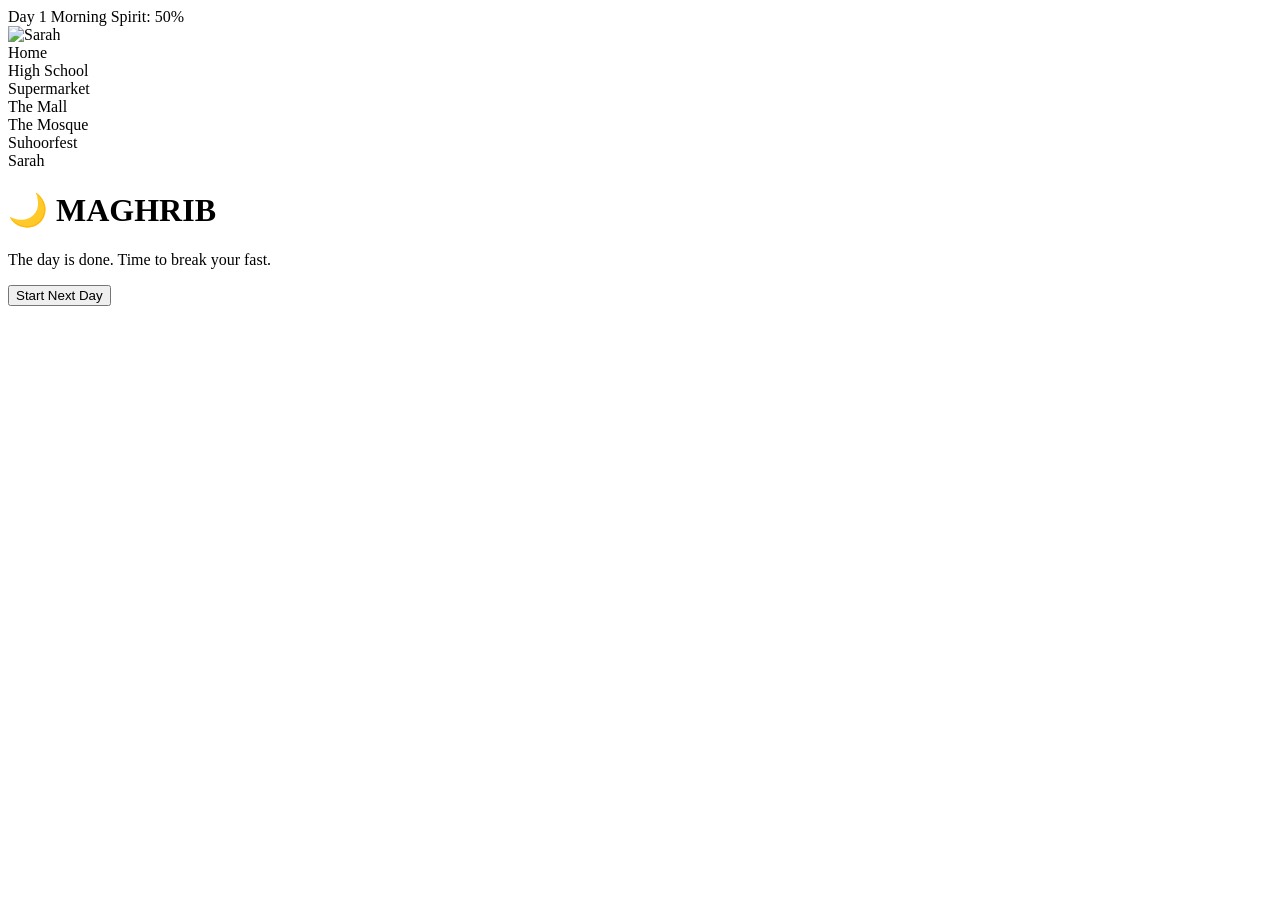
==== index.html @ f165b9d5 "Add initial HTML structure for the game" ====
<!DOCTYPE html>
<html lang="en">
<head>
    <meta charset="UTF-8">
    <title>Sarah's 30-Day Journey</title>
    <link rel="stylesheet" href="style.css">
</head>
<body>
    <div id="game-container">
        <div id="status-bar">
            <span id="day-display">Day 1</span>
            <span id="time-display">Morning</span>
            <span id="spirit-display">Spirit: 50%</span>
        </div>

        <div id="scene-bg"></div>
        <div id="bg-overlay"></div>
        
        <img id="sarah-sprite" src="https://files.fm/u/4j73c58grv" alt="Sarah">

        <div id="map-ui">
            <div class="loc-btn" onclick="goTo('house')">Home</div>
            <div class="loc-btn" onclick="goTo('school')">High School</div>
            <div class="loc-btn" onclick="goTo('supermarket')">Supermarket</div>
            <div class="loc-btn" onclick="goTo('mall')">The Mall</div>
            <div class="loc-btn" onclick="goTo('mosque')">The Mosque</div>
            <div class="loc-btn" onclick="goTo('suhoorfest')">Suhoorfest</div>
        </div>

        <div id="dialogue-container">
            <div id="speaker-name">Sarah</div>
            <div id="dialogue-text"></div>
            <div id="choices-box"></div>
        </div>

        <div id="iftar-overlay">
            <h1 class="iftar-title">🌙 MAGHRIB</h1>
            <p id="iftar-msg">The day is done. Time to break your fast.</p>
            <button class="choice-btn" onclick="nextDay()">Start Next Day</button>
        </div>
    </div>
    <script src="script.js"></script>
</body>
</html>
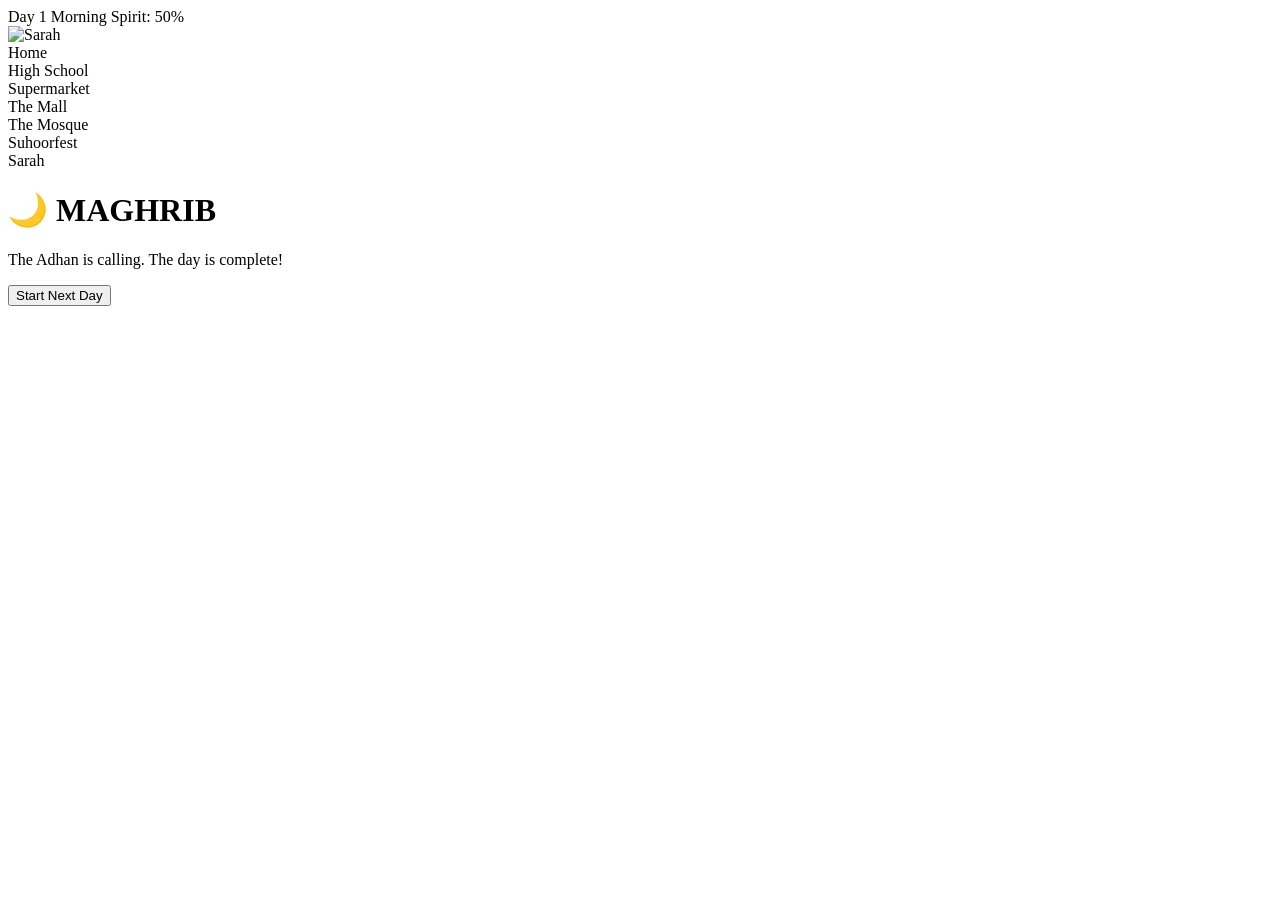
==== commit fd258622: "Update title and content for Ramadan theme" ====
--- a/index.html
+++ b/index.html
@@ -2,7 +2,7 @@
 <html lang="en">
 <head>
     <meta charset="UTF-8">
-    <title>Sarah's 30-Day Journey</title>
+    <title>Sarah's 30-Day Ramadan Journey</title>
     <link rel="stylesheet" href="style.css">
 </head>
 <body>
@@ -16,7 +16,7 @@
         <div id="scene-bg"></div>
         <div id="bg-overlay"></div>
         
-        <img id="sarah-sprite" src="https://files.fm/u/4j73c58grv" alt="Sarah">
+        <img id="sarah-sprite" src="https://openclipart.org/image/400px/217117" alt="Sarah">
 
         <div id="map-ui">
             <div class="loc-btn" onclick="goTo('house')">Home</div>
@@ -35,7 +35,7 @@
 
         <div id="iftar-overlay">
             <h1 class="iftar-title">🌙 MAGHRIB</h1>
-            <p id="iftar-msg">The day is done. Time to break your fast.</p>
+            <p id="iftar-msg">The Adhan is calling. The day is complete!</p>
             <button class="choice-btn" onclick="nextDay()">Start Next Day</button>
         </div>
     </div>
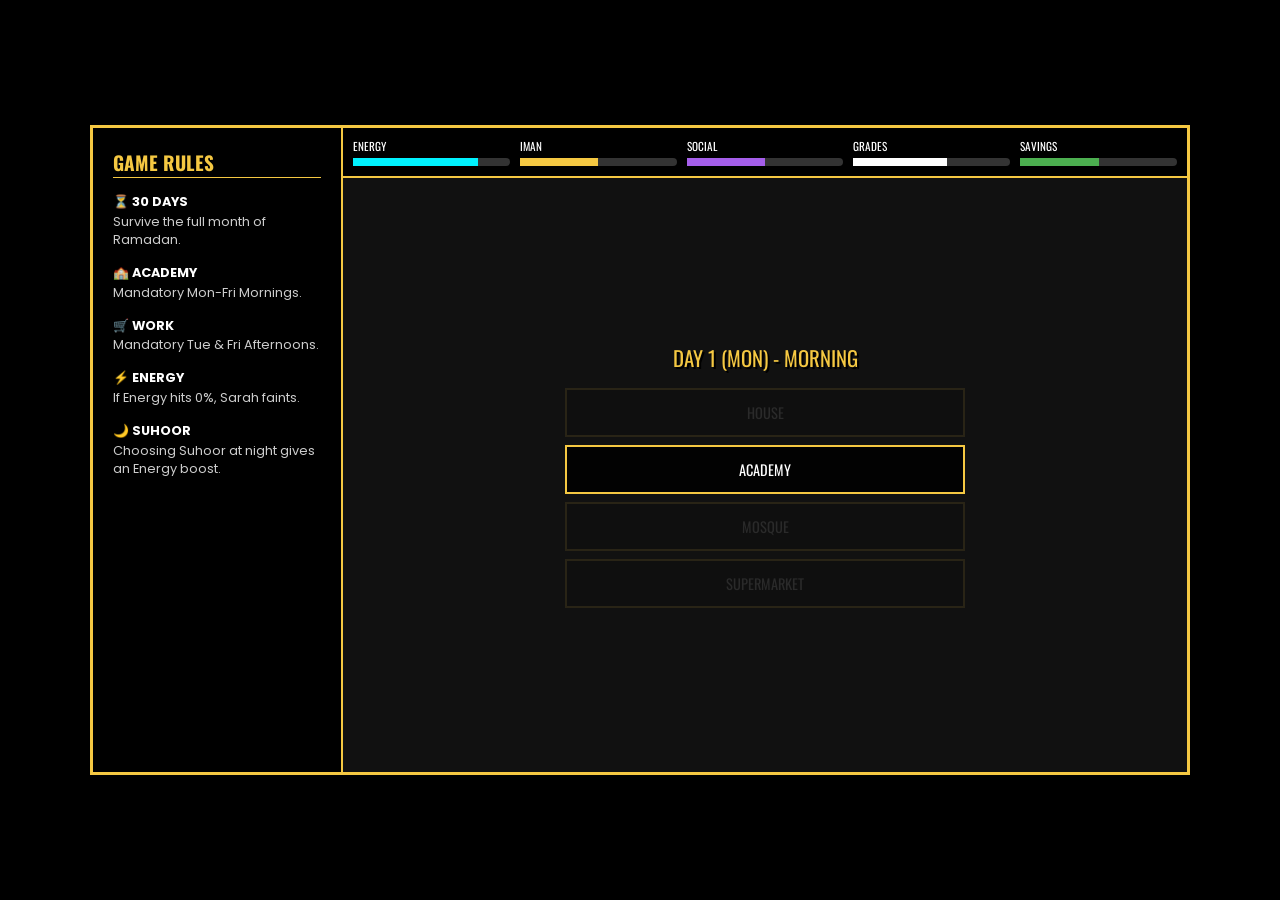
==== commit 462ebaad: "Refactor HTML structure and update styles" ====
--- a/index.html
+++ b/index.html
@@ -2,43 +2,178 @@
 <html lang="en">
 <head>
     <meta charset="UTF-8">
-    <title>Sarah's 30-Day Ramadan Journey</title>
-    <link rel="stylesheet" href="style.css">
+    <meta name="viewport" content="width=device-width, initial-scale=1.0">
+    <title>Ramadan Sarah</title>
+    <style>
+        @import url('https://fonts.googleapis.com/css2?family=Oswald:wght@700&family=Poppins:wght@400;600&display=swap');
+        :root { --gold: #f5c842; --bolt: #00f2ff; --green: #4caf50; }
+        * { margin:0; padding:0; box-sizing:border-box; }
+        body { background: #000; font-family: 'Poppins', sans-serif; height: 100vh; display: flex; align-items: center; justify-content: center; overflow: hidden; }
+        
+        #game-container { width: 1100px; height: 650px; background: #111; border: 3px solid var(--gold); position: relative; display: flex; }
+        
+        #rules-sidebar { width: 250px; background: #000; border-right: 2px solid var(--gold); padding: 20px; z-index: 20; }
+        #rules-sidebar h2 { font-family: 'Oswald'; color: var(--gold); font-size: 1.2rem; margin-bottom: 15px; border-bottom: 1px solid var(--gold); }
+        .rule-box { font-size: 0.8rem; color: #ccc; line-height: 1.4; margin-bottom: 15px; }
+        .rule-box b { color: #fff; display: block; margin-bottom: 2px; }
+
+        #main-game { flex-grow: 1; display: flex; flex-direction: column; position: relative; }
+        
+        #stat-bar { background: #000; display: flex; padding: 10px; border-bottom: 2px solid var(--gold); gap: 10px; }
+        .stat-item { flex: 1; font-family: 'Oswald'; font-size: 0.7rem; color: #fff; }
+        .bar-bg { width: 100%; height: 8px; background: #333; margin-top: 4px; border-radius: 4px; }
+        .bar-fill { height: 100%; transition: 0.5s; width: 50%; }
+
+        #view-area { flex-grow: 1; position: relative; display: flex; align-items: center; justify-content: center; }
+        #scene-bg { position: absolute; inset: 0; background-size: cover; background-position: center; filter: brightness(0.3); z-index: 1; transition: 0.8s; }
+        
+        #game-ui { position: relative; z-index: 10; width: 400px; text-align: center; }
+        #status-text { font-family: 'Oswald'; font-size: 1.3rem; color: var(--gold); margin-bottom: 15px; text-shadow: 2px 2px #000; }
+
+        .btn-stack { display: flex; flex-direction: column; gap: 8px; }
+        .game-btn { background: rgba(0,0,0,0.9); color: #fff; border: 2px solid var(--gold); padding: 12px; font-family: 'Oswald'; cursor: pointer; text-transform: uppercase; font-size: 0.9rem; width: 100%; }
+        .game-btn:hover:not(.disabled) { background: var(--gold); color: #000; }
+        .game-btn.disabled { opacity: 0.1; cursor: default; }
+
+        #dialogue-box { background: #fff; color: #000; padding: 20px; border: 4px solid var(--gold); border-radius: 4px; display: none; }
+        #diag-msg { font-weight: 600; font-size: 1rem; margin-bottom: 15px; color: #111; }
+    </style>
 </head>
 <body>
-    <div id="game-container">
-        <div id="status-bar">
-            <span id="day-display">Day 1</span>
-            <span id="time-display">Morning</span>
-            <span id="spirit-display">Spirit: 50%</span>
+
+<div id="game-container">
+    <div id="rules-sidebar">
+        <h2>GAME RULES</h2>
+        <div class="rule-box"><b>⏳ 30 DAYS</b> Survive the full month of Ramadan.</div>
+        <div class="rule-box"><b>🏫 ACADEMY</b> Mandatory Mon-Fri Mornings.</div>
+        <div class="rule-box"><b>🛒 WORK</b> Mandatory Tue & Fri Afternoons.</div>
+        <div class="rule-box"><b>⚡ ENERGY</b> If Energy hits 0%, Sarah faints.</div>
+        <div class="rule-box"><b>🌙 SUHOOR</b> Choosing Suhoor at night gives an Energy boost.</div>
+    </div>
+
+    <div id="main-game">
+        <div id="stat-bar">
+            <div class="stat-item">ENERGY <div class="bar-bg"><div id="e-bar" class="bar-fill" style="background:var(--bolt)"></div></div></div>
+            <div class="stat-item">IMAN <div class="bar-bg"><div id="i-bar" class="bar-fill" style="background:var(--gold)"></div></div></div>
+            <div class="stat-item">SOCIAL <div class="bar-bg"><div id="s-bar" class="bar-fill" style="background:#a55eea"></div></div></div>
+            <div class="stat-item">GRADES <div class="bar-bg"><div id="g-bar" class="bar-fill" style="background:#fff"></div></div></div>
+            <div class="stat-item">SAVINGS <div class="bar-bg"><div id="m-bar" class="bar-fill" style="background:var(--green)"></div></div></div>
         </div>
 
-        <div id="scene-bg"></div>
-        <div id="bg-overlay"></div>
-        
-        <img id="sarah-sprite" src="https://openclipart.org/image/400px/217117" alt="Sarah">
-
-        <div id="map-ui">
-            <div class="loc-btn" onclick="goTo('house')">Home</div>
-            <div class="loc-btn" onclick="goTo('school')">High School</div>
-            <div class="loc-btn" onclick="goTo('supermarket')">Supermarket</div>
-            <div class="loc-btn" onclick="goTo('mall')">The Mall</div>
-            <div class="loc-btn" onclick="goTo('mosque')">The Mosque</div>
-            <div class="loc-btn" onclick="goTo('suhoorfest')">Suhoorfest</div>
-        </div>
-
-        <div id="dialogue-container">
-            <div id="speaker-name">Sarah</div>
-            <div id="dialogue-text"></div>
-            <div id="choices-box"></div>
-        </div>
-
-        <div id="iftar-overlay">
-            <h1 class="iftar-title">🌙 MAGHRIB</h1>
-            <p id="iftar-msg">The Adhan is calling. The day is complete!</p>
-            <button class="choice-btn" onclick="nextDay()">Start Next Day</button>
+        <div id="view-area">
+            <div id="scene-bg"></div>
+            <div id="game-ui">
+                <div id="status-text">DAY 01 (MON) - MORNING</div>
+                <div id="map-ui" class="btn-stack">
+                    <button class="game-btn" id="btn-HOME" onclick="goTo('HOME')">HOUSE</button>
+                    <button class="game-btn" id="btn-SCHOOL" onclick="goTo('SCHOOL')">ACADEMY</button>
+                    <button class="game-btn" id="btn-MOSQUE" onclick="goTo('MOSQUE')">MOSQUE</button>
+                    <button class="game-btn" id="btn-MARKET" onclick="goTo('MARKET')">SUPERMARKET</button>
+                </div>
+                <div id="dialogue-box">
+                    <p id="diag-msg">What will you do?</p>
+                    <div class="btn-stack" id="choices"></div>
+                </div>
+            </div>
         </div>
     </div>
-    <script src="script.js"></script>
+</div>
+
+<script>
+const imgs = {
+    HOME: "https://i.pinimg.com/1200x/ab/28/4c/ab284c12a0c9e4bd5b514458f519ec75.jpg",
+    SCHOOL: "https://i.pinimg.com/1200x/0b/91/f2/0b91f2f4370cf26f23e44efe7136195c.jpg",
+    MOSQUE: "https://i.pinimg.com/736x/10/23/db/1023dbabf8efd1d838455991909ec75c.jpg",
+    MARKET: "https://i.pinimg.com/736x/4f/c8/33/4fc833a1610d8d04b1d2c7b755f18c12.jpg"
+};
+
+let s = { day: 1, dIdx: 0, tIdx: 0, e: 80, i: 50, soc: 50, g: 60, m: 50 };
+const week = ["MON", "TUE", "WED", "THU", "FRI", "SAT", "SUN"];
+const times = ["MORNING", "AFTERNOON", "EVENING"];
+
+function updateUI() {
+    document.getElementById('status-text').innerText = `DAY ${s.day} (${week[s.dIdx]}) - ${times[s.tIdx]}`;
+    document.getElementById('e-bar').style.width = Math.min(100, Math.max(0, s.e)) + "%";
+    document.getElementById('i-bar').style.width = Math.min(100, s.i) + "%";
+    document.getElementById('s-bar').style.width = Math.min(100, s.soc) + "%";
+    document.getElementById('g-bar').style.width = Math.min(100, s.g) + "%";
+    document.getElementById('m-bar').style.width = Math.min(100, s.m) + "%";
+
+    const isAM = s.tIdx === 0, isPM = s.tIdx === 1;
+    const isWork = (s.dIdx === 1 || s.dIdx === 4);
+    
+    ["HOME", "SCHOOL", "MOSQUE", "MARKET"].forEach(l => {
+        const b = document.getElementById(`btn-${l}`);
+        if (!b) return;
+        b.classList.remove('disabled');
+        if (s.dIdx < 5 && isAM && l !== "SCHOOL") b.classList.add('disabled');
+        if (isWork && isPM && l !== "MARKET") b.classList.add('disabled');
+    });
+}
+
+function goTo(loc) {
+    s.loc = loc;
+    document.getElementById('map-ui').style.display = 'none';
+    document.getElementById('dialogue-box').style.display = 'block';
+    document.getElementById('scene-bg').style.backgroundImage = `url('${imgs[loc]}')`;
+    
+    const msg = document.getElementById('diag-msg');
+    const ch = document.getElementById('choices');
+    ch.innerHTML = "";
+
+    if (loc === "MOSQUE") {
+        msg.innerText = "The atmosphere is peaceful. How do you want to spend your time?";
+        addChoice("Pray & Recite (+15 Iman, -10 Energy)", () => { s.i += 15; s.e -= 10; next(); });
+        addChoice("Listen to a Talk (+10 Iman, -5 Energy)", () => { s.i += 10; s.e -= 5; next(); });
+    } else if (loc === "SCHOOL") {
+        msg.innerText = "Class is in session.";
+        addChoice("Study Hard (+10 Grades, -15 Energy)", () => { s.g += 10; s.e -= 15; next(); });
+        addChoice("Rest (+5 Energy)", () => { s.e += 5; next(); });
+    } else if (loc === "MARKET" && s.tIdx === 1) {
+        msg.innerText = "Time to work.";
+        addChoice("Work Hard (+$40, -30 Energy)", () => { s.m += 40; s.e -= 30; next(); });
+        addChoice("Light Duty (+$15, -10 Energy)", () => { s.m += 15; s.e -= 10; next(); });
+    } else {
+        msg.innerText = `At the ${loc}. What is your focus?`;
+        addChoice("General Activities (-15 Energy)", () => { s.e -= 15; next(); });
+        addChoice("Rest (+10 Energy)", () => { s.e += 10; next(); });
+    }
+}
+
+function addChoice(t, f) {
+    const b = document.createElement('button');
+    b.className = "game-btn";
+    b.innerText = t;
+    b.onclick = f;
+    document.getElementById('choices').appendChild(b);
+}
+
+function next() {
+    if (s.tIdx < 2) {
+        s.tIdx++; 
+        document.getElementById('dialogue-box').style.display = 'none';
+        document.getElementById('map-ui').style.display = 'flex';
+        updateUI();
+    } else {
+        document.getElementById('map-ui').style.display = 'none';
+        document.getElementById('dialogue-box').style.display = 'block';
+        document.getElementById('diag-msg').innerText = "Night has fallen. Set alarm for Suhoor?";
+        const ch = document.getElementById('choices');
+        ch.innerHTML = "";
+        addChoice("Suhoor Prep (+25 Energy morning)", () => { s.e += 25; endDay(); });
+        addChoice("Sleep in (+5 Energy morning)", () => { s.e += 5; endDay(); });
+    }
+}
+
+function endDay() {
+    s.tIdx = 0; s.day++; s.dIdx = (s.dIdx + 1) % 7;
+    if (s.e <= 0) { alert("Sarah fainted! Penalty applied."); s.e = 30; s.m -= 10; s.g -= 5; }
+    document.getElementById('dialogue-box').style.display = 'none';
+    document.getElementById('map-ui').style.display = 'flex';
+    updateUI();
+}
+
+updateUI();
+</script>
 </body>
 </html>
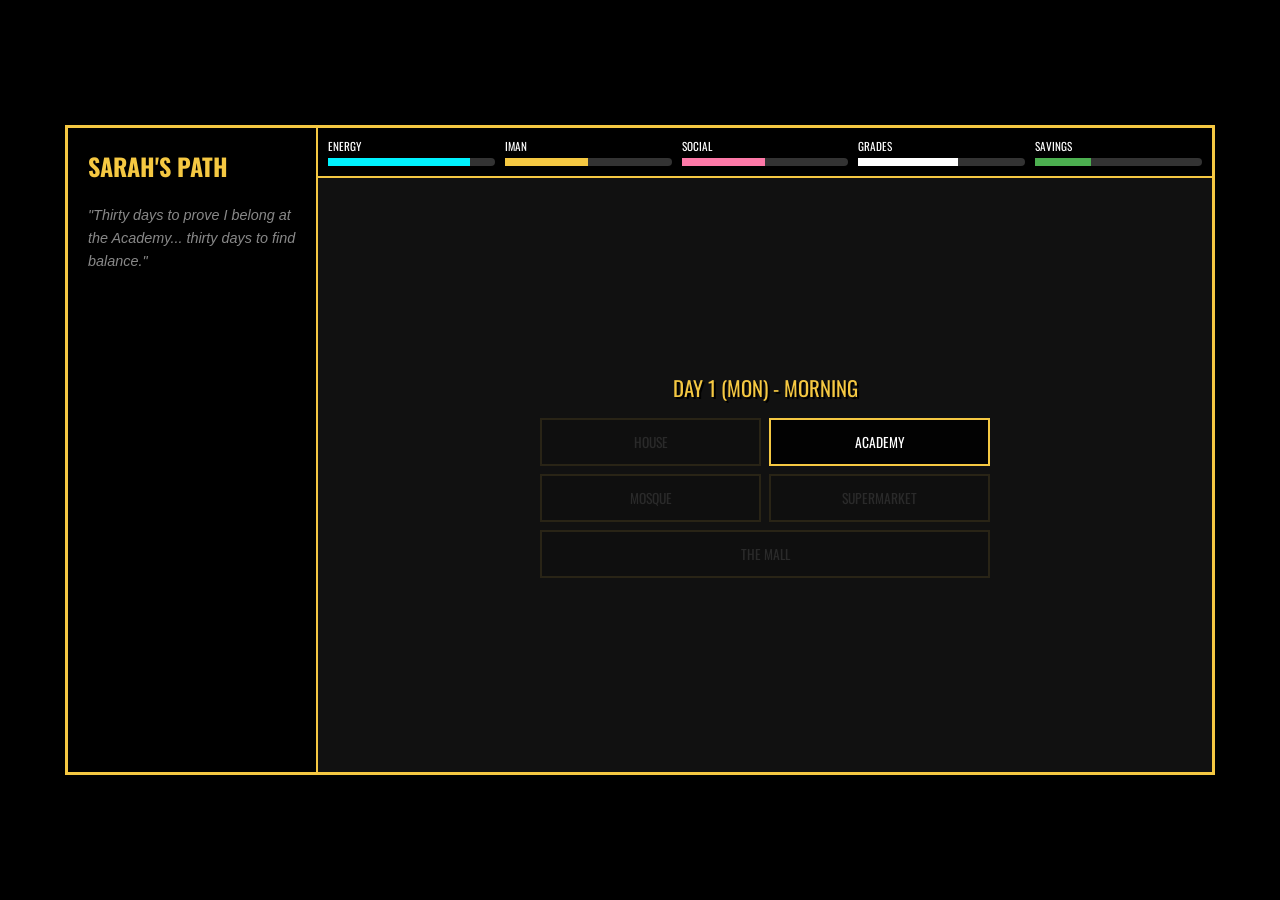
==== commit 7cf7b580: "Enhance styles and update game logic Added new color variables and adjusted styles for various eleme" ====
--- a/index.html
+++ b/index.html
@@ -6,56 +6,62 @@
     <title>Ramadan Sarah</title>
     <style>
         @import url('https://fonts.googleapis.com/css2?family=Oswald:wght@700&family=Poppins:wght@400;600&display=swap');
-        :root { --gold: #f5c842; --bolt: #00f2ff; --green: #4caf50; }
+        :root { --gold: #f5c842; --bolt: #00f2ff; --green: #4caf50; --red: #ff4d4d; --pink: #fd79a8; }
         * { margin:0; padding:0; box-sizing:border-box; }
         body { background: #000; font-family: 'Poppins', sans-serif; height: 100vh; display: flex; align-items: center; justify-content: center; overflow: hidden; }
         
-        #game-container { width: 1100px; height: 650px; background: #111; border: 3px solid var(--gold); position: relative; display: flex; }
-        
+        #game-container { width: 1150px; height: 650px; background: #111; border: 3px solid var(--gold); position: relative; display: flex; }
+        
+        /* Side Panel - Now just for flavor/status */
         #rules-sidebar { width: 250px; background: #000; border-right: 2px solid var(--gold); padding: 20px; z-index: 20; }
-        #rules-sidebar h2 { font-family: 'Oswald'; color: var(--gold); font-size: 1.2rem; margin-bottom: 15px; border-bottom: 1px solid var(--gold); }
-        .rule-box { font-size: 0.8rem; color: #ccc; line-height: 1.4; margin-bottom: 15px; }
-        .rule-box b { color: #fff; display: block; margin-bottom: 2px; }
+        #rules-sidebar h2 { font-family: 'Oswald'; color: var(--gold); font-size: 1.5rem; margin-bottom: 20px; }
+        .story-hint { color: #888; font-style: italic; font-size: 0.9rem; line-height: 1.6; }
 
         #main-game { flex-grow: 1; display: flex; flex-direction: column; position: relative; }
         
         #stat-bar { background: #000; display: flex; padding: 10px; border-bottom: 2px solid var(--gold); gap: 10px; }
         .stat-item { flex: 1; font-family: 'Oswald'; font-size: 0.7rem; color: #fff; }
         .bar-bg { width: 100%; height: 8px; background: #333; margin-top: 4px; border-radius: 4px; }
-        .bar-fill { height: 100%; transition: 0.5s; width: 50%; }
+        .bar-fill { height: 100%; transition: 0.5s; }
 
         #view-area { flex-grow: 1; position: relative; display: flex; align-items: center; justify-content: center; }
-        #scene-bg { position: absolute; inset: 0; background-size: cover; background-position: center; filter: brightness(0.3); z-index: 1; transition: 0.8s; }
-        
-        #game-ui { position: relative; z-index: 10; width: 400px; text-align: center; }
+        #scene-bg { position: absolute; inset: 0; background-size: cover; background-position: center; filter: brightness(0.2); z-index: 1; transition: 0.8s; }
+        
+        #game-ui { position: relative; z-index: 10; width: 450px; text-align: center; }
         #status-text { font-family: 'Oswald'; font-size: 1.3rem; color: var(--gold); margin-bottom: 15px; text-shadow: 2px 2px #000; }
 
-        .btn-stack { display: flex; flex-direction: column; gap: 8px; }
-        .game-btn { background: rgba(0,0,0,0.9); color: #fff; border: 2px solid var(--gold); padding: 12px; font-family: 'Oswald'; cursor: pointer; text-transform: uppercase; font-size: 0.9rem; width: 100%; }
+        .btn-grid { display: grid; grid-template-columns: 1fr 1fr; gap: 8px; }
+        .game-btn { background: rgba(0,0,0,0.9); color: #fff; border: 2px solid var(--gold); padding: 12px; font-family: 'Oswald'; cursor: pointer; text-transform: uppercase; font-size: 0.85rem; }
         .game-btn:hover:not(.disabled) { background: var(--gold); color: #000; }
         .game-btn.disabled { opacity: 0.1; cursor: default; }
-
-        #dialogue-box { background: #fff; color: #000; padding: 20px; border: 4px solid var(--gold); border-radius: 4px; display: none; }
-        #diag-msg { font-weight: 600; font-size: 1rem; margin-bottom: 15px; color: #111; }
+        .full-btn { grid-column: span 2; }
+
+        #dialogue-box { background: #fff; color: #000; padding: 25px; border: 4px solid var(--gold); border-radius: 4px; display: none; text-align: left; }
+        #diag-msg { font-weight: 600; font-size: 1.1rem; margin-bottom: 20px; color: #111; line-height: 1.4; }
+
+        #game-over { position: absolute; inset: 0; background: rgba(0,0,0,0.95); z-index: 1000; display: none; flex-direction: column; align-items: center; justify-content: center; text-align: center; }
+        #game-over h1 { font-family: 'Oswald'; font-size: 5rem; color: var(--red); }
     </style>
 </head>
 <body>
 
+<div id="game-over">
+    <h1 id="death-title">GAME OVER</h1>
+    <p id="death-msg" style="color: #fff; margin-top: 10px; font-family: 'Oswald'; font-size: 1.5rem;"></p>
+    <button class="game-btn" style="width: 250px; margin-top: 30px;" onclick="location.reload()">RESTART JOURNEY</button>
+</div>
+
 <div id="game-container">
     <div id="rules-sidebar">
-        <h2>GAME RULES</h2>
-        <div class="rule-box"><b>⏳ 30 DAYS</b> Survive the full month of Ramadan.</div>
-        <div class="rule-box"><b>🏫 ACADEMY</b> Mandatory Mon-Fri Mornings.</div>
-        <div class="rule-box"><b>🛒 WORK</b> Mandatory Tue & Fri Afternoons.</div>
-        <div class="rule-box"><b>⚡ ENERGY</b> If Energy hits 0%, Sarah faints.</div>
-        <div class="rule-box"><b>🌙 SUHOOR</b> Choosing Suhoor at night gives an Energy boost.</div>
+        <h2>SARAH'S PATH</h2>
+        <p class="story-hint">"Thirty days to prove I belong at the Academy... thirty days to find balance."</p>
     </div>
 
     <div id="main-game">
         <div id="stat-bar">
             <div class="stat-item">ENERGY <div class="bar-bg"><div id="e-bar" class="bar-fill" style="background:var(--bolt)"></div></div></div>
             <div class="stat-item">IMAN <div class="bar-bg"><div id="i-bar" class="bar-fill" style="background:var(--gold)"></div></div></div>
-            <div class="stat-item">SOCIAL <div class="bar-bg"><div id="s-bar" class="bar-fill" style="background:#a55eea"></div></div></div>
+            <div class="stat-item">SOCIAL <div class="bar-bg"><div id="s-bar" class="bar-fill" style="background:var(--pink)"></div></div></div>
             <div class="stat-item">GRADES <div class="bar-bg"><div id="g-bar" class="bar-fill" style="background:#fff"></div></div></div>
             <div class="stat-item">SAVINGS <div class="bar-bg"><div id="m-bar" class="bar-fill" style="background:var(--green)"></div></div></div>
         </div>
@@ -64,15 +70,16 @@
             <div id="scene-bg"></div>
             <div id="game-ui">
                 <div id="status-text">DAY 01 (MON) - MORNING</div>
-                <div id="map-ui" class="btn-stack">
+                <div id="map-ui" class="btn-grid">
                     <button class="game-btn" id="btn-HOME" onclick="goTo('HOME')">HOUSE</button>
                     <button class="game-btn" id="btn-SCHOOL" onclick="goTo('SCHOOL')">ACADEMY</button>
                     <button class="game-btn" id="btn-MOSQUE" onclick="goTo('MOSQUE')">MOSQUE</button>
                     <button class="game-btn" id="btn-MARKET" onclick="goTo('MARKET')">SUPERMARKET</button>
+                    <button class="game-btn full-btn" id="btn-MALL" onclick="goTo('MALL')">THE MALL</button>
                 </div>
                 <div id="dialogue-box">
-                    <p id="diag-msg">What will you do?</p>
-                    <div class="btn-stack" id="choices"></div>
+                    <p id="diag-msg"></p>
+                    <div class="btn-grid" id="choices"></div>
                 </div>
             </div>
         </div>
@@ -84,35 +91,45 @@
     HOME: "https://i.pinimg.com/1200x/ab/28/4c/ab284c12a0c9e4bd5b514458f519ec75.jpg",
     SCHOOL: "https://i.pinimg.com/1200x/0b/91/f2/0b91f2f4370cf26f23e44efe7136195c.jpg",
     MOSQUE: "https://i.pinimg.com/736x/10/23/db/1023dbabf8efd1d838455991909ec75c.jpg",
-    MARKET: "https://i.pinimg.com/736x/4f/c8/33/4fc833a1610d8d04b1d2c7b755f18c12.jpg"
+    MARKET: "https://images.unsplash.com/photo-1542838132-92c53300491e?q=80&w=1000",
+    MALL: "https://images.unsplash.com/photo-1567401893414-76b7b1e5a7a5?q=80&w=1000"
 };
 
-let s = { day: 1, dIdx: 0, tIdx: 0, e: 80, i: 50, soc: 50, g: 60, m: 50 };
+let s = { day: 1, dIdx: 0, tIdx: 0, e: 85, i: 50, soc: 50, g: 60, m: 100 };
 const week = ["MON", "TUE", "WED", "THU", "FRI", "SAT", "SUN"];
 const times = ["MORNING", "AFTERNOON", "EVENING"];
 
+function triggerGameOver(msg) {
+    document.getElementById('death-msg').innerText = msg;
+    document.getElementById('game-over').style.display = 'flex';
+}
+
 function updateUI() {
+    if (s.e <= 0) { triggerGameOver("SARAH COLLAPSED FROM EXHAUSTION."); return; }
+    
+    s.e = Math.min(100, Math.max(0, s.e));
+    s.i = Math.min(100, Math.max(0, s.i));
+    s.soc = Math.min(100, Math.max(0, s.soc));
+    s.g = Math.min(100, Math.max(0, s.g));
+
     document.getElementById('status-text').innerText = `DAY ${s.day} (${week[s.dIdx]}) - ${times[s.tIdx]}`;
-    document.getElementById('e-bar').style.width = Math.min(100, Math.max(0, s.e)) + "%";
-    document.getElementById('i-bar').style.width = Math.min(100, s.i) + "%";
-    document.getElementById('s-bar').style.width = Math.min(100, s.soc) + "%";
-    document.getElementById('g-bar').style.width = Math.min(100, s.g) + "%";
-    document.getElementById('m-bar').style.width = Math.min(100, s.m) + "%";
-
-    const isAM = s.tIdx === 0, isPM = s.tIdx === 1;
-    const isWork = (s.dIdx === 1 || s.dIdx === 4);
-    
-    ["HOME", "SCHOOL", "MOSQUE", "MARKET"].forEach(l => {
+    document.getElementById('e-bar').style.width = s.e + "%";
+    document.getElementById('i-bar').style.width = s.i + "%";
+    document.getElementById('s-bar').style.width = s.soc + "%";
+    document.getElementById('g-bar').style.width = s.g + "%";
+    document.getElementById('m-bar').style.width = Math.min(100, (s.m/3)) + "%";
+
+    const isAM = s.tIdx === 0;
+    ["HOME", "SCHOOL", "MOSQUE", "MARKET", "MALL"].forEach(l => {
         const b = document.getElementById(`btn-${l}`);
-        if (!b) return;
-        b.classList.remove('disabled');
-        if (s.dIdx < 5 && isAM && l !== "SCHOOL") b.classList.add('disabled');
-        if (isWork && isPM && l !== "MARKET") b.classList.add('disabled');
+        if (b) {
+            b.classList.remove('disabled');
+            if (s.dIdx < 5 && isAM && l !== "SCHOOL") b.classList.add('disabled');
+        }
     });
 }
 
 function goTo(loc) {
-    s.loc = loc;
     document.getElementById('map-ui').style.display = 'none';
     document.getElementById('dialogue-box').style.display = 'block';
     document.getElementById('scene-bg').style.backgroundImage = `url('${imgs[loc]}')`;
@@ -121,55 +138,97 @@
     const ch = document.getElementById('choices');
     ch.innerHTML = "";
 
-    if (loc === "MOSQUE") {
-        msg.innerText = "The atmosphere is peaceful. How do you want to spend your time?";
-        addChoice("Pray & Recite (+15 Iman, -10 Energy)", () => { s.i += 15; s.e -= 10; next(); });
-        addChoice("Listen to a Talk (+10 Iman, -5 Energy)", () => { s.i += 10; s.e -= 5; next(); });
+    if (loc === "HOME") {
+        if (s.tIdx === 2) {
+            msg.innerText = "The night is still. You have that scholarship essay to finish.";
+            addChoice("Study Hard (+15 Grades, -25 Energy)", () => { s.g += 15; s.e -= 25; next(); });
+            addChoice("Relax (+15 Energy, +5 Social)", () => { s.e += 15; s.soc += 5; next(); });
+        } else {
+            msg.innerText = "Home sweet home. Time to recharge?";
+            addChoice("Power Nap (+20 Energy)", () => { s.e += 20; next(); });
+            addChoice("Organize Notes (+5 Grades, -5 Energy)", () => { s.g += 5; s.e -= 5; next(); });
+        }
+    } else if (loc === "MARKET") {
+        msg.innerText = "Supermarket floors. Every shift counts for the savings goal.";
+        addChoice("Double Shift (+$50, -40 Energy)", () => { s.m += 50; s.e -= 40; next(); });
+        addChoice("Standard Shift (+$20, -15 Energy)", () => { s.m += 20; s.e -= 15; next(); });
+    } else if (loc === "MALL") {
+        msg.innerText = "Bright lights and crowds. What are you looking for?";
+        addChoice("Buy Vitamins (-$30, +35 Energy)", () => { if(s.m >= 30){s.m -= 30; s.e += 35; next();} else alert("Not enough money!"); });
+        addChoice("Meet Friends (+25 Social, -15 Energy)", () => { s.soc += 25; s.e -= 15; next(); });
     } else if (loc === "SCHOOL") {
-        msg.innerText = "Class is in session.";
-        addChoice("Study Hard (+10 Grades, -15 Energy)", () => { s.g += 10; s.e -= 15; next(); });
-        addChoice("Rest (+5 Energy)", () => { s.e += 5; next(); });
-    } else if (loc === "MARKET" && s.tIdx === 1) {
-        msg.innerText = "Time to work.";
-        addChoice("Work Hard (+$40, -30 Energy)", () => { s.m += 40; s.e -= 30; next(); });
-        addChoice("Light Duty (+$15, -10 Energy)", () => { s.m += 15; s.e -= 10; next(); });
-    } else {
-        msg.innerText = `At the ${loc}. What is your focus?`;
-        addChoice("General Activities (-15 Energy)", () => { s.e -= 15; next(); });
-        addChoice("Rest (+10 Energy)", () => { s.e += 10; next(); });
+        if (s.dIdx === 4) {
+            msg.innerText = "The Academy's weekly assessment. Maya is looking confident. Don't let your grades slip below 50.";
+            addChoice("Give it Everything (+25 Grades, -45 Energy)", () => { s.g += 25; s.e -= 45; if (s.g < 50) triggerGameOver("GRADES TOO LOW. DISMISSED FROM ACADEMY."); else next(); });
+            addChoice("Focus on Basics (+10 Grades, -15 Energy)", () => { s.g += 10; s.e -= 15; if (s.g < 50) triggerGameOver("GRADES TOO LOW. DISMISSED FROM ACADEMY."); else next(); });
+        } else {
+            msg.innerText = "Advanced Theory lectures. Your head is spinning.";
+            addChoice("Take Detailed Notes (+10 Grades, -20 Energy)", () => { s.g += 10; s.e -= 20; next(); });
+            addChoice("Discuss with Peers (+15 Social, -10 Energy)", () => { s.soc += 15; s.e -= 10; next(); });
+        }
+    } else if (loc === "MOSQUE") {
+        if (s.tIdx === 2) {
+            msg.innerText = "Tarawih prayers are starting. It will be a long night, but worth it.";
+            addChoice("Attend Tarawih (+35 Iman, +20 Social, -40 Energy)", () => { s.i += 35; s.soc += 20; s.e -= 40; next(); });
+            addChoice("Short Prayer (+15 Iman, -10 Energy)", () => { s.i += 15; s.e -= 10; next(); });
+        } else {
+            msg.innerText = "Quiet and peaceful. The world feels far away.";
+            addChoice("Recite (+20 Iman, -10 Energy)", () => { s.i += 20; s.e -= 10; next(); });
+            addChoice("Find Peace (+15 Energy)", () => { s.e += 15; next(); });
+        }
     }
 }
 
 function addChoice(t, f) {
     const b = document.createElement('button');
-    b.className = "game-btn";
+    b.className = "game-btn full-btn";
     b.innerText = t;
     b.onclick = f;
     document.getElementById('choices').appendChild(b);
 }
 
 function next() {
-    if (s.tIdx < 2) {
-        s.tIdx++; 
-        document.getElementById('dialogue-box').style.display = 'none';
-        document.getElementById('map-ui').style.display = 'flex';
-        updateUI();
-    } else {
+    updateUI();
+    if (s.tIdx === 1) { 
         document.getElementById('map-ui').style.display = 'none';
         document.getElementById('dialogue-box').style.display = 'block';
-        document.getElementById('diag-msg').innerText = "Night has fallen. Set alarm for Suhoor?";
+        document.getElementById('diag-msg').innerText = "MAGHRIB: The sun has set.";
         const ch = document.getElementById('choices');
         ch.innerHTML = "";
-        addChoice("Suhoor Prep (+25 Energy morning)", () => { s.e += 25; endDay(); });
-        addChoice("Sleep in (+5 Energy morning)", () => { s.e += 5; endDay(); });
+        addChoice("Healthy Balanced Meal (-$25, +55 Energy)", () => { 
+            if(s.m >= 25) { s.m -= 25; s.e += 55; s.tIdx++; updateUI(); resetMap(); } 
+            else alert("Too broke! You have to settle for a quick snack."); 
+        });
+        addChoice("Quick Date & Water (+15 Energy)", () => { s.e += 15; s.tIdx++; updateUI(); resetMap(); });
+    } else if (s.tIdx === 2) { 
+        document.getElementById('map-ui').style.display = 'none';
+        document.getElementById('dialogue-box').style.display = 'block';
+        document.getElementById('diag-msg').innerText = "MIDNIGHT: Tomorrow is a new day.";
+        const ch = document.getElementById('choices');
+        ch.innerHTML = "";
+        addChoice("Complete Suhoor (+35 Energy)", () => { s.e += 35; endDay(); });
+        addChoice("Sleep Immediately (+10 Energy)", () => { s.e += 10; endDay(); });
+    } else {
+        s.tIdx++; 
+        resetMap();
+        updateUI();
     }
 }
 
+function resetMap() {
+    document.getElementById('dialogue-box').style.display = 'none';
+    document.getElementById('map-ui').style.display = 'grid';
+}
+
 function endDay() {
+    if (s.day >= 30) {
+        if (s.g >= 85 && s.i >= 80) alert("SUCCESS: You earned the scholarship! Eid Mubarak!");
+        else alert("SURVIVAL: You finished the month, but Maya took the scholarship seat.");
+        location.reload();
+        return;
+    }
     s.tIdx = 0; s.day++; s.dIdx = (s.dIdx + 1) % 7;
-    if (s.e <= 0) { alert("Sarah fainted! Penalty applied."); s.e = 30; s.m -= 10; s.g -= 5; }
-    document.getElementById('dialogue-box').style.display = 'none';
-    document.getElementById('map-ui').style.display = 'flex';
+    resetMap();
     updateUI();
 }
 
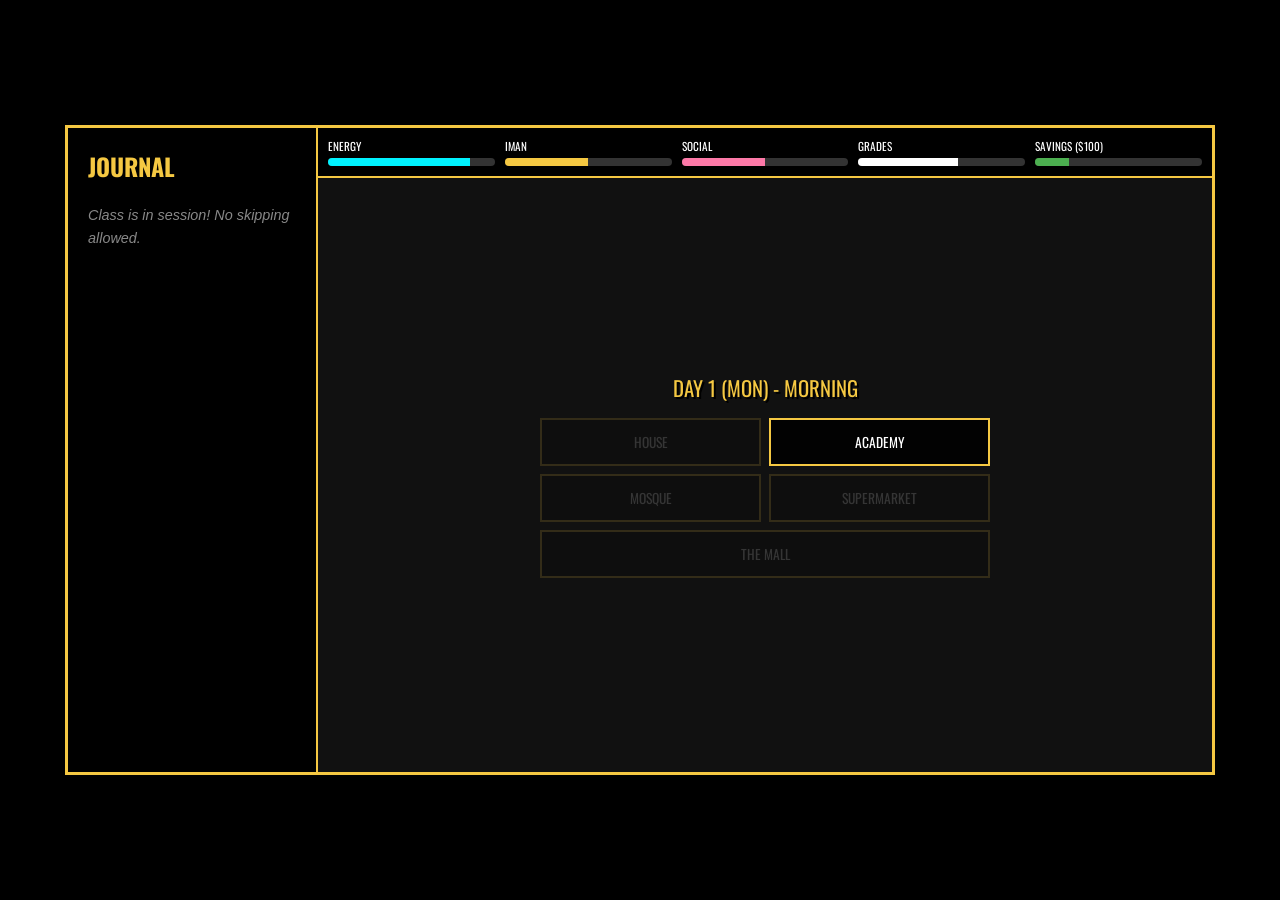
==== commit 1b4c149d: "Update title and improve game over messages" ====
--- a/index.html
+++ b/index.html
@@ -3,42 +3,33 @@
 <head>
     <meta charset="UTF-8">
     <meta name="viewport" content="width=device-width, initial-scale=1.0">
-    <title>Ramadan Sarah</title>
+    <title>Ramadan Sarah: Final Edition</title>
     <style>
         @import url('https://fonts.googleapis.com/css2?family=Oswald:wght@700&family=Poppins:wght@400;600&display=swap');
         :root { --gold: #f5c842; --bolt: #00f2ff; --green: #4caf50; --red: #ff4d4d; --pink: #fd79a8; }
         * { margin:0; padding:0; box-sizing:border-box; }
         body { background: #000; font-family: 'Poppins', sans-serif; height: 100vh; display: flex; align-items: center; justify-content: center; overflow: hidden; }
-        
         #game-container { width: 1150px; height: 650px; background: #111; border: 3px solid var(--gold); position: relative; display: flex; }
-        
-        /* Side Panel - Now just for flavor/status */
         #rules-sidebar { width: 250px; background: #000; border-right: 2px solid var(--gold); padding: 20px; z-index: 20; }
         #rules-sidebar h2 { font-family: 'Oswald'; color: var(--gold); font-size: 1.5rem; margin-bottom: 20px; }
         .story-hint { color: #888; font-style: italic; font-size: 0.9rem; line-height: 1.6; }
-
         #main-game { flex-grow: 1; display: flex; flex-direction: column; position: relative; }
-        
         #stat-bar { background: #000; display: flex; padding: 10px; border-bottom: 2px solid var(--gold); gap: 10px; }
         .stat-item { flex: 1; font-family: 'Oswald'; font-size: 0.7rem; color: #fff; }
-        .bar-bg { width: 100%; height: 8px; background: #333; margin-top: 4px; border-radius: 4px; }
-        .bar-fill { height: 100%; transition: 0.5s; }
-
+        .bar-bg { width: 100%; height: 8px; background: #333; margin-top: 4px; border-radius: 4px; overflow: hidden; }
+        .bar-fill { height: 100%; transition: 0.5s; width: 0%; }
         #view-area { flex-grow: 1; position: relative; display: flex; align-items: center; justify-content: center; }
-        #scene-bg { position: absolute; inset: 0; background-size: cover; background-position: center; filter: brightness(0.2); z-index: 1; transition: 0.8s; }
-        
+        #scene-bg { position: absolute; inset: 0; background-size: cover; background-position: center; filter: brightness(0.25); z-index: 1; transition: 0.8s; }
         #game-ui { position: relative; z-index: 10; width: 450px; text-align: center; }
         #status-text { font-family: 'Oswald'; font-size: 1.3rem; color: var(--gold); margin-bottom: 15px; text-shadow: 2px 2px #000; }
-
         .btn-grid { display: grid; grid-template-columns: 1fr 1fr; gap: 8px; }
         .game-btn { background: rgba(0,0,0,0.9); color: #fff; border: 2px solid var(--gold); padding: 12px; font-family: 'Oswald'; cursor: pointer; text-transform: uppercase; font-size: 0.85rem; }
         .game-btn:hover:not(.disabled) { background: var(--gold); color: #000; }
-        .game-btn.disabled { opacity: 0.1; cursor: default; }
+        .game-btn.disabled { opacity: 0.15; cursor: not-allowed; pointer-events: none; }
         .full-btn { grid-column: span 2; }
-
+        .fav-btn { border-color: var(--bolt); color: var(--bolt); font-weight: bold; }
         #dialogue-box { background: #fff; color: #000; padding: 25px; border: 4px solid var(--gold); border-radius: 4px; display: none; text-align: left; }
         #diag-msg { font-weight: 600; font-size: 1.1rem; margin-bottom: 20px; color: #111; line-height: 1.4; }
-
         #game-over { position: absolute; inset: 0; background: rgba(0,0,0,0.95); z-index: 1000; display: none; flex-direction: column; align-items: center; justify-content: center; text-align: center; }
         #game-over h1 { font-family: 'Oswald'; font-size: 5rem; color: var(--red); }
     </style>
@@ -46,30 +37,28 @@
 <body>
 
 <div id="game-over">
-    <h1 id="death-title">GAME OVER</h1>
+    <h1 id="death-title">SARAH DIES</h1>
     <p id="death-msg" style="color: #fff; margin-top: 10px; font-family: 'Oswald'; font-size: 1.5rem;"></p>
-    <button class="game-btn" style="width: 250px; margin-top: 30px;" onclick="location.reload()">RESTART JOURNEY</button>
+    <button class="game-btn" style="width: 250px; margin-top: 30px;" onclick="location.reload()">RETRY</button>
 </div>
 
 <div id="game-container">
     <div id="rules-sidebar">
-        <h2>SARAH'S PATH</h2>
-        <p class="story-hint">"Thirty days to prove I belong at the Academy... thirty days to find balance."</p>
+        <h2>JOURNAL</h2>
+        <p id="hint-text" class="story-hint"></p>
     </div>
-
     <div id="main-game">
         <div id="stat-bar">
             <div class="stat-item">ENERGY <div class="bar-bg"><div id="e-bar" class="bar-fill" style="background:var(--bolt)"></div></div></div>
             <div class="stat-item">IMAN <div class="bar-bg"><div id="i-bar" class="bar-fill" style="background:var(--gold)"></div></div></div>
             <div class="stat-item">SOCIAL <div class="bar-bg"><div id="s-bar" class="bar-fill" style="background:var(--pink)"></div></div></div>
             <div class="stat-item">GRADES <div class="bar-bg"><div id="g-bar" class="bar-fill" style="background:#fff"></div></div></div>
-            <div class="stat-item">SAVINGS <div class="bar-bg"><div id="m-bar" class="bar-fill" style="background:var(--green)"></div></div></div>
+            <div class="stat-item">SAVINGS ($<span id="m-val">100</span>) <div class="bar-bg"><div id="m-bar" class="bar-fill" style="background:var(--green)"></div></div></div>
         </div>
-
         <div id="view-area">
             <div id="scene-bg"></div>
             <div id="game-ui">
-                <div id="status-text">DAY 01 (MON) - MORNING</div>
+                <div id="status-text"></div>
                 <div id="map-ui" class="btn-grid">
                     <button class="game-btn" id="btn-HOME" onclick="goTo('HOME')">HOUSE</button>
                     <button class="game-btn" id="btn-SCHOOL" onclick="goTo('SCHOOL')">ACADEMY</button>
@@ -92,146 +81,128 @@
     SCHOOL: "https://i.pinimg.com/1200x/0b/91/f2/0b91f2f4370cf26f23e44efe7136195c.jpg",
     MOSQUE: "https://i.pinimg.com/736x/10/23/db/1023dbabf8efd1d838455991909ec75c.jpg",
     MARKET: "https://images.unsplash.com/photo-1542838132-92c53300491e?q=80&w=1000",
-    MALL: "https://images.unsplash.com/photo-1567401893414-76b7b1e5a7a5?q=80&w=1000"
+    MALL: "https://images.unsplash.com/photo-1567401893414-76b7b1e5a7a5?q=80&w=1000",
+    FEST: "https://images.unsplash.com/photo-1519222970733-f546218fa6d7?q=80&w=1000",
+    EID: "https://images.unsplash.com/photo-1533174072545-7a4b6ad7a6c3?q=80&w=1000"
 };
 
-let s = { day: 1, dIdx: 0, tIdx: 0, e: 85, i: 50, soc: 50, g: 60, m: 100 };
+let s = { day: 1, dIdx: 0, tIdx: 0, e: 85, i: 50, soc: 50, g: 60, m: 100, hasDesigner: false };
 const week = ["MON", "TUE", "WED", "THU", "FRI", "SAT", "SUN"];
 const times = ["MORNING", "AFTERNOON", "EVENING"];
 
-function triggerGameOver(msg) {
-    document.getElementById('death-msg').innerText = msg;
-    document.getElementById('game-over').style.display = 'flex';
-}
-
 function updateUI() {
     if (s.e <= 0) { triggerGameOver("SARAH COLLAPSED FROM EXHAUSTION."); return; }
-    
-    s.e = Math.min(100, Math.max(0, s.e));
-    s.i = Math.min(100, Math.max(0, s.i));
-    s.soc = Math.min(100, Math.max(0, s.soc));
-    s.g = Math.min(100, Math.max(0, s.g));
-
+    s.e = Math.min(100, s.e); s.i = Math.min(100, s.i); s.soc = Math.min(100, s.soc); s.g = Math.min(100, s.g);
     document.getElementById('status-text').innerText = `DAY ${s.day} (${week[s.dIdx]}) - ${times[s.tIdx]}`;
     document.getElementById('e-bar').style.width = s.e + "%";
     document.getElementById('i-bar').style.width = s.i + "%";
     document.getElementById('s-bar').style.width = s.soc + "%";
     document.getElementById('g-bar').style.width = s.g + "%";
-    document.getElementById('m-bar').style.width = Math.min(100, (s.m/3)) + "%";
-
-    const isAM = s.tIdx === 0;
+    document.getElementById('m-bar').style.width = Math.min(100, (s.m / 500) * 100) + "%";
+    document.getElementById('m-val').innerText = Math.floor(s.m);
+    
+    const isMorning = s.tIdx === 0; const isWeekday = s.dIdx < 5;
     ["HOME", "SCHOOL", "MOSQUE", "MARKET", "MALL"].forEach(l => {
-        const b = document.getElementById(`btn-${l}`);
-        if (b) {
-            b.classList.remove('disabled');
-            if (s.dIdx < 5 && isAM && l !== "SCHOOL") b.classList.add('disabled');
-        }
+        const b = document.getElementById(`btn-${l}`); b.classList.remove('disabled');
+        if (isMorning && isWeekday && l !== "SCHOOL") b.classList.add('disabled');
     });
+    document.getElementById('hint-text').innerText = (isMorning && isWeekday) ? "Class is in session! No skipping allowed." : "Free time! Balance your life Sarah.";
 }
 
 function goTo(loc) {
     document.getElementById('map-ui').style.display = 'none';
     document.getElementById('dialogue-box').style.display = 'block';
     document.getElementById('scene-bg').style.backgroundImage = `url('${imgs[loc]}')`;
-    
-    const msg = document.getElementById('diag-msg');
-    const ch = document.getElementById('choices');
-    ch.innerHTML = "";
-
-    if (loc === "HOME") {
-        if (s.tIdx === 2) {
-            msg.innerText = "The night is still. You have that scholarship essay to finish.";
-            addChoice("Study Hard (+15 Grades, -25 Energy)", () => { s.g += 15; s.e -= 25; next(); });
-            addChoice("Relax (+15 Energy, +5 Social)", () => { s.e += 15; s.soc += 5; next(); });
+    const msg = document.getElementById('diag-msg'); const ch = document.getElementById('choices'); ch.innerHTML = "";
+
+    if (s.day === 28 && loc === "HOME" && s.i >= 70) {
+        msg.innerText = "MOM: 'You've been so dedicated. Here's a gift for Eid!' (+$80)";
+        s.m += 80; updateUI(); addChoice("Thank you Mom!", () => next()); return;
+    }
+
+    if (loc === "SCHOOL") {
+        msg.innerText = "The Academy. Maya is working on her project nearby.";
+        addChoice("Study (+12 Grades, -20 Energy)", () => { s.g += 12; s.e -= 20; next(); });
+        addChoice("Chat with Friends (+15 Social, -10 Energy)", () => { s.soc += 15; s.e -= 10; next(); });
+    } else if (loc === "HOME") {
+        msg.innerText = s.day === 29 ? "EID PREP! Help out or one last study session?" : "Home sweet home.";
+        addChoice("Rest (+30 Energy)", () => { s.e += 30; next(); });
+        addChoice("Study (+15 Grades, -25 Energy)", () => { s.g += 15; s.e -= 25; next(); });
+    } else if (loc === "MARKET") {
+        msg.innerText = "Work shift. Earn that money!";
+        addChoice("Full Shift (+$75, -45 Energy)", () => { s.m += 75; s.e -= 45; next(); });
+        addChoice("Short Shift (+$35, -20 Energy)", () => { s.m += 35; s.e -= 20; next(); });
+    } else if (loc === "MALL") {
+        if (week[s.dIdx] === "SAT" && s.tIdx === 2) {
+            document.getElementById('scene-bg').style.backgroundImage = `url('${imgs.FEST}')`;
+            msg.innerText = "⭐ SUHOORFEST ⭐ The mall is buzzing! Friends are everywhere.";
+            addChoice("Party with Friends (+40 Social, -30 Energy, -$30)", () => { if(s.m >= 30){s.m -= 30; s.soc += 40; s.e -= 30; next();} else alert("Not enough money!"); });
+            addChoice("Study in Cafe (+20 Grades, -30 Energy)", () => { s.g += 20; s.e -= 30; next(); });
         } else {
-            msg.innerText = "Home sweet home. Time to recharge?";
-            addChoice("Power Nap (+20 Energy)", () => { s.e += 20; next(); });
-            addChoice("Organize Notes (+5 Grades, -5 Energy)", () => { s.g += 5; s.e -= 5; next(); });
-        }
-    } else if (loc === "MARKET") {
-        msg.innerText = "Supermarket floors. Every shift counts for the savings goal.";
-        addChoice("Double Shift (+$50, -40 Energy)", () => { s.m += 50; s.e -= 40; next(); });
-        addChoice("Standard Shift (+$20, -15 Energy)", () => { s.m += 20; s.e -= 15; next(); });
-    } else if (loc === "MALL") {
-        msg.innerText = "Bright lights and crowds. What are you looking for?";
-        addChoice("Buy Vitamins (-$30, +35 Energy)", () => { if(s.m >= 30){s.m -= 30; s.e += 35; next();} else alert("Not enough money!"); });
-        addChoice("Meet Friends (+25 Social, -15 Energy)", () => { s.soc += 25; s.e -= 15; next(); });
-    } else if (loc === "SCHOOL") {
-        if (s.dIdx === 4) {
-            msg.innerText = "The Academy's weekly assessment. Maya is looking confident. Don't let your grades slip below 50.";
-            addChoice("Give it Everything (+25 Grades, -45 Energy)", () => { s.g += 25; s.e -= 45; if (s.g < 50) triggerGameOver("GRADES TOO LOW. DISMISSED FROM ACADEMY."); else next(); });
-            addChoice("Focus on Basics (+10 Grades, -15 Energy)", () => { s.g += 10; s.e -= 15; if (s.g < 50) triggerGameOver("GRADES TOO LOW. DISMISSED FROM ACADEMY."); else next(); });
-        } else {
-            msg.innerText = "Advanced Theory lectures. Your head is spinning.";
-            addChoice("Take Detailed Notes (+10 Grades, -20 Energy)", () => { s.g += 10; s.e -= 20; next(); });
-            addChoice("Discuss with Peers (+15 Social, -10 Energy)", () => { s.soc += 15; s.e -= 10; next(); });
+            msg.innerText = "The Mall. You see the Designer Abaya in the window.";
+            addChoice("Buy Supplies (-$20, +25 Energy)", () => { if(s.m >= 20){s.m -= 20; s.e += 25; next();} else alert("Broke!"); });
+            addChoice("Hang out (+20 Social, -10 Energy)", () => { s.soc += 20; s.e -= 10; next(); });
         }
     } else if (loc === "MOSQUE") {
-        if (s.tIdx === 2) {
-            msg.innerText = "Tarawih prayers are starting. It will be a long night, but worth it.";
-            addChoice("Attend Tarawih (+35 Iman, +20 Social, -40 Energy)", () => { s.i += 35; s.soc += 20; s.e -= 40; next(); });
-            addChoice("Short Prayer (+15 Iman, -10 Energy)", () => { s.i += 15; s.e -= 10; next(); });
-        } else {
-            msg.innerText = "Quiet and peaceful. The world feels far away.";
-            addChoice("Recite (+20 Iman, -10 Energy)", () => { s.i += 20; s.e -= 10; next(); });
-            addChoice("Find Peace (+15 Energy)", () => { s.e += 15; next(); });
-        }
+        msg.innerText = "Quiet prayer time.";
+        addChoice("Pray (+25 Iman, -10 Energy)", () => { s.i += 25; s.e -= 10; next(); });
+        addChoice("Community Meal (+15 Iman, +15 Social, -10 Energy)", () => { s.i += 15; s.soc += 15; s.e -= 10; next(); });
     }
 }
 
-function addChoice(t, f) {
+function addChoice(t, f, fav = false) {
     const b = document.createElement('button');
-    b.className = "game-btn full-btn";
-    b.innerText = t;
-    b.onclick = f;
+    b.className = "game-btn full-btn" + (fav ? " fav-btn" : ""); b.innerText = t; b.onclick = f;
     document.getElementById('choices').appendChild(b);
 }
 
 function next() {
     updateUI();
     if (s.tIdx === 1) { 
-        document.getElementById('map-ui').style.display = 'none';
-        document.getElementById('dialogue-box').style.display = 'block';
-        document.getElementById('diag-msg').innerText = "MAGHRIB: The sun has set.";
-        const ch = document.getElementById('choices');
-        ch.innerHTML = "";
-        addChoice("Healthy Balanced Meal (-$25, +55 Energy)", () => { 
-            if(s.m >= 25) { s.m -= 25; s.e += 55; s.tIdx++; updateUI(); resetMap(); } 
-            else alert("Too broke! You have to settle for a quick snack."); 
-        });
-        addChoice("Quick Date & Water (+15 Energy)", () => { s.e += 15; s.tIdx++; updateUI(); resetMap(); });
+        document.getElementById('map-ui').style.display = 'none'; document.getElementById('dialogue-box').style.display = 'block';
+        document.getElementById('diag-msg').innerText = "IFTAR: Time to break the fast."; const ch = document.getElementById('choices'); ch.innerHTML = "";
+        addChoice("Full Iftar (-$25, +60 Energy)", () => { if(s.m >= 25){s.m -= 25; s.e += 60; s.tIdx++; updateUI(); resetMap();} else alert("No money!"); });
+        addChoice("Light Snack (+20 Energy)", () => { s.e += 20; s.tIdx++; updateUI(); resetMap(); });
     } else if (s.tIdx === 2) { 
-        document.getElementById('map-ui').style.display = 'none';
-        document.getElementById('dialogue-box').style.display = 'block';
-        document.getElementById('diag-msg').innerText = "MIDNIGHT: Tomorrow is a new day.";
-        const ch = document.getElementById('choices');
-        ch.innerHTML = "";
-        addChoice("Complete Suhoor (+35 Energy)", () => { s.e += 35; endDay(); });
-        addChoice("Sleep Immediately (+10 Energy)", () => { s.e += 10; endDay(); });
+        document.getElementById('map-ui').style.display = 'none'; document.getElementById('dialogue-box').style.display = 'block';
+        document.getElementById('diag-msg').innerText = "NIGHT: Suhoor preparations."; const ch = document.getElementById('choices'); ch.innerHTML = "";
+        addChoice("Prep & Eat (+40 Energy)", () => { s.e += 40; endDay(); });
+        addChoice("Just Sleep (+15 Energy)", () => { s.e += 15; endDay(); });
+    } else { s.tIdx++; resetMap(); updateUI(); }
+}
+
+function resetMap() { document.getElementById('dialogue-box').style.display = 'none'; document.getElementById('map-ui').style.display = 'grid'; }
+
+function endDay() {
+    if (s.day >= 30) { startShopping(); return; }
+    s.tIdx = 0; s.day++; s.dIdx = (s.dIdx + 1) % 7; resetMap(); updateUI();
+}
+
+function startShopping() {
+    document.getElementById('map-ui').style.display = 'none'; document.getElementById('dialogue-box').style.display = 'block';
+    document.getElementById('scene-bg').style.backgroundImage = `url('${imgs.MALL}')`;
+    const msg = document.getElementById('diag-msg'); const ch = document.getElementById('choices'); ch.innerHTML = "";
+    msg.innerText = `EID EVE SHOPPING: You have $${Math.floor(s.m)}. Pick your outfit!`;
+    addChoice("Simple Outfit (-$60)", () => { s.m -= 60; finalReveal(); });
+    addChoice("Fancy Dress (-$160)", () => { if(s.m >= 160){s.m -= 160; s.soc += 40; finalReveal();} else alert("Not enough!"); });
+    addChoice("⭐ THE DESIGNER ABAYA ⭐ (-$350)", () => { if(s.m >= 350){s.m -= 350; s.soc += 100; s.hasDesigner = true; finalReveal();} else alert("You didn't save enough!"); }, true);
+}
+
+function finalReveal() {
+    const msg = document.getElementById('diag-msg'); const ch = document.getElementById('choices'); ch.innerHTML = "";
+    if (s.g >= 85 && s.i >= 80) {
+        document.getElementById('scene-bg').style.backgroundImage = `url('${imgs.EID}')`;
+        let txt = "🏆 EID MUBARAK! Professor Ali announces: 'The scholarship goes to SARAH!' Maya is shocked. ";
+        if (s.hasDesigner) txt += "Prof adds: 'And what a stunning choice of Abaya, Sarah!'";
+        msg.innerText = txt + " Your friends and family are cheering. You did it!";
+        addChoice("VICTORY! REPLAY?", () => location.reload());
     } else {
-        s.tIdx++; 
-        resetMap();
-        updateUI();
+        msg.innerText = "EID MUBARAK. You survived the month, but Maya's grades were higher. You'll get it next year!";
+        addChoice("TRY AGAIN?", () => location.reload());
     }
 }
 
-function resetMap() {
-    document.getElementById('dialogue-box').style.display = 'none';
-    document.getElementById('map-ui').style.display = 'grid';
-}
-
-function endDay() {
-    if (s.day >= 30) {
-        if (s.g >= 85 && s.i >= 80) alert("SUCCESS: You earned the scholarship! Eid Mubarak!");
-        else alert("SURVIVAL: You finished the month, but Maya took the scholarship seat.");
-        location.reload();
-        return;
-    }
-    s.tIdx = 0; s.day++; s.dIdx = (s.dIdx + 1) % 7;
-    resetMap();
-    updateUI();
-}
-
+function triggerGameOver(m) { document.getElementById('death-msg').innerText = m; document.getElementById('game-over').style.display = 'flex'; }
 updateUI();
 </script>
 </body>
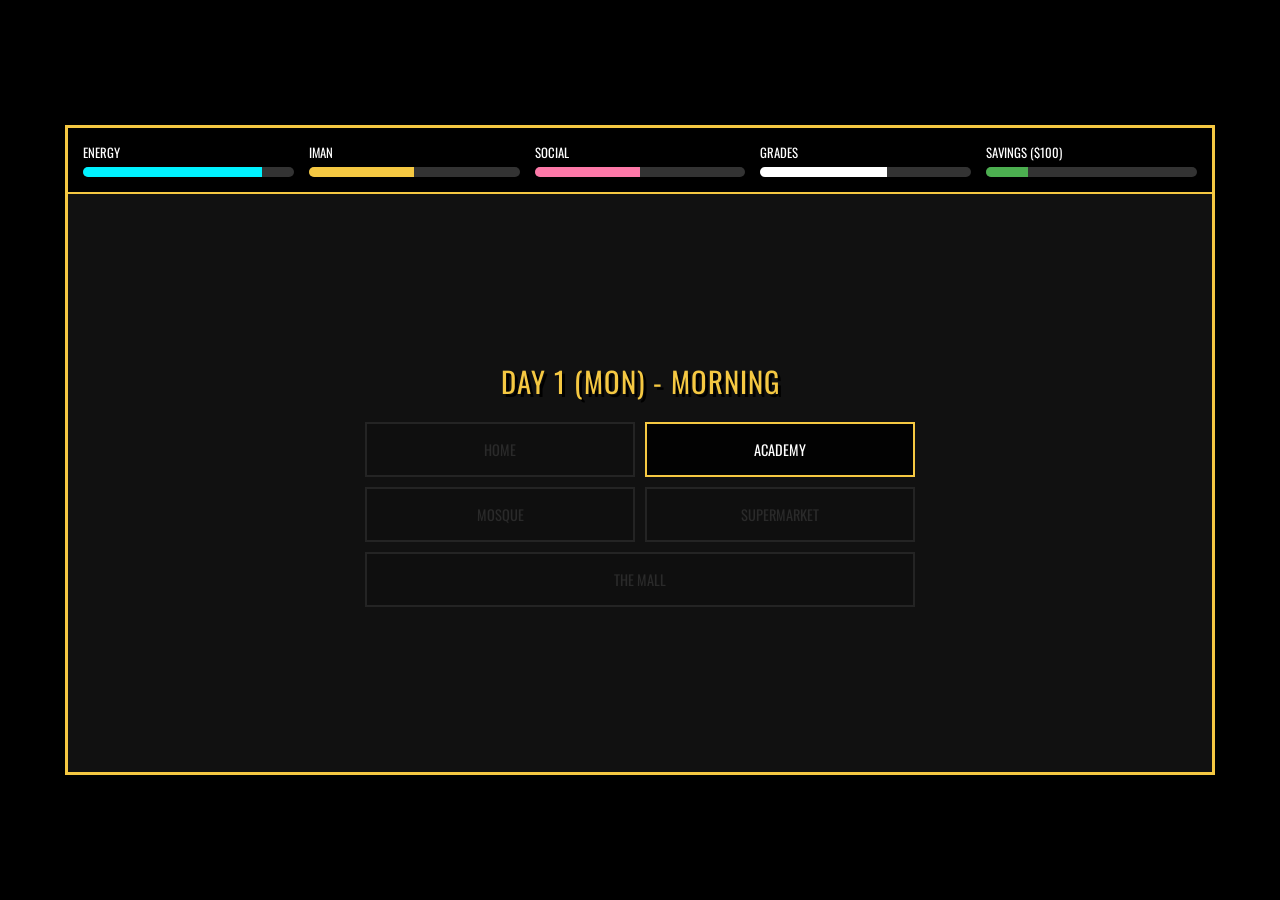
==== commit 6f7a74d3: "Update title and improve game UI elements" ====
--- a/index.html
+++ b/index.html
@@ -3,73 +3,71 @@
 <head>
     <meta charset="UTF-8">
     <meta name="viewport" content="width=device-width, initial-scale=1.0">
-    <title>Ramadan Sarah: Final Edition</title>
+    <title>Ramadan Sarah: Full Experience</title>
     <style>
         @import url('https://fonts.googleapis.com/css2?family=Oswald:wght@700&family=Poppins:wght@400;600&display=swap');
         :root { --gold: #f5c842; --bolt: #00f2ff; --green: #4caf50; --red: #ff4d4d; --pink: #fd79a8; }
         * { margin:0; padding:0; box-sizing:border-box; }
         body { background: #000; font-family: 'Poppins', sans-serif; height: 100vh; display: flex; align-items: center; justify-content: center; overflow: hidden; }
-        #game-container { width: 1150px; height: 650px; background: #111; border: 3px solid var(--gold); position: relative; display: flex; }
-        #rules-sidebar { width: 250px; background: #000; border-right: 2px solid var(--gold); padding: 20px; z-index: 20; }
-        #rules-sidebar h2 { font-family: 'Oswald'; color: var(--gold); font-size: 1.5rem; margin-bottom: 20px; }
-        .story-hint { color: #888; font-style: italic; font-size: 0.9rem; line-height: 1.6; }
-        #main-game { flex-grow: 1; display: flex; flex-direction: column; position: relative; }
-        #stat-bar { background: #000; display: flex; padding: 10px; border-bottom: 2px solid var(--gold); gap: 10px; }
-        .stat-item { flex: 1; font-family: 'Oswald'; font-size: 0.7rem; color: #fff; }
-        .bar-bg { width: 100%; height: 8px; background: #333; margin-top: 4px; border-radius: 4px; overflow: hidden; }
+        
+        #game-container { width: 1150px; height: 650px; background: #111; border: 3px solid var(--gold); position: relative; display: flex; flex-direction: column; }
+        
+        #stat-bar { background: #000; display: flex; padding: 15px; border-bottom: 2px solid var(--gold); gap: 15px; }
+        .stat-item { flex: 1; font-family: 'Oswald'; font-size: 0.8rem; color: #fff; text-transform: uppercase; }
+        .bar-bg { width: 100%; height: 10px; background: #333; margin-top: 5px; border-radius: 5px; overflow: hidden; }
         .bar-fill { height: 100%; transition: 0.5s; width: 0%; }
-        #view-area { flex-grow: 1; position: relative; display: flex; align-items: center; justify-content: center; }
-        #scene-bg { position: absolute; inset: 0; background-size: cover; background-position: center; filter: brightness(0.25); z-index: 1; transition: 0.8s; }
-        #game-ui { position: relative; z-index: 10; width: 450px; text-align: center; }
-        #status-text { font-family: 'Oswald'; font-size: 1.3rem; color: var(--gold); margin-bottom: 15px; text-shadow: 2px 2px #000; }
-        .btn-grid { display: grid; grid-template-columns: 1fr 1fr; gap: 8px; }
-        .game-btn { background: rgba(0,0,0,0.9); color: #fff; border: 2px solid var(--gold); padding: 12px; font-family: 'Oswald'; cursor: pointer; text-transform: uppercase; font-size: 0.85rem; }
-        .game-btn:hover:not(.disabled) { background: var(--gold); color: #000; }
-        .game-btn.disabled { opacity: 0.15; cursor: not-allowed; pointer-events: none; }
+
+        #view-area { flex-grow: 1; position: relative; display: flex; align-items: center; justify-content: center; overflow: hidden; }
+        #scene-bg { position: absolute; inset: 0; background-size: cover; background-position: center; filter: brightness(0.3); z-index: 1; transition: 1s; }
+        
+        #game-ui { position: relative; z-index: 10; width: 550px; text-align: center; }
+        #status-text { font-family: 'Oswald'; font-size: 1.8rem; color: var(--gold); margin-bottom: 20px; text-shadow: 3px 3px #000; letter-spacing: 1px; }
+
+        .btn-grid { display: grid; grid-template-columns: 1fr 1fr; gap: 10px; }
+        .game-btn { background: rgba(0,0,0,0.9); color: #fff; border: 2px solid var(--gold); padding: 15px; font-family: 'Oswald'; cursor: pointer; text-transform: uppercase; font-size: 0.9rem; transition: 0.2s; }
+        .game-btn:hover:not(.disabled) { background: var(--gold); color: #000; transform: scale(1.02); }
+        .game-btn.disabled { opacity: 0.1; cursor: not-allowed; pointer-events: none; filter: grayscale(1); }
         .full-btn { grid-column: span 2; }
-        .fav-btn { border-color: var(--bolt); color: var(--bolt); font-weight: bold; }
-        #dialogue-box { background: #fff; color: #000; padding: 25px; border: 4px solid var(--gold); border-radius: 4px; display: none; text-align: left; }
-        #diag-msg { font-weight: 600; font-size: 1.1rem; margin-bottom: 20px; color: #111; line-height: 1.4; }
-        #game-over { position: absolute; inset: 0; background: rgba(0,0,0,0.95); z-index: 1000; display: none; flex-direction: column; align-items: center; justify-content: center; text-align: center; }
-        #game-over h1 { font-family: 'Oswald'; font-size: 5rem; color: var(--red); }
+        .fav-btn { border-color: var(--bolt); color: var(--bolt); font-weight: bold; box-shadow: 0 0 10px rgba(0, 242, 255, 0.3); }
+
+        #dialogue-box { background: #fff; color: #000; padding: 30px; border: 4px solid var(--gold); border-radius: 2px; display: none; text-align: left; box-shadow: 0 10px 30px rgba(0,0,0,0.5); }
+        #diag-msg { font-weight: 600; font-size: 1.2rem; margin-bottom: 25px; color: #111; line-height: 1.5; }
+
+        #game-over { position: absolute; inset: 0; background: rgba(0,0,0,0.98); z-index: 1000; display: none; flex-direction: column; align-items: center; justify-content: center; text-align: center; }
+        #game-over h1 { font-family: 'Oswald'; font-size: 6rem; color: var(--red); }
     </style>
 </head>
 <body>
 
 <div id="game-over">
     <h1 id="death-title">SARAH DIES</h1>
-    <p id="death-msg" style="color: #fff; margin-top: 10px; font-family: 'Oswald'; font-size: 1.5rem;"></p>
-    <button class="game-btn" style="width: 250px; margin-top: 30px;" onclick="location.reload()">RETRY</button>
+    <p id="death-msg" style="color: #fff; margin-top: 15px; font-family: 'Oswald'; font-size: 2rem;"></p>
+    <button class="game-btn" style="width: 300px; margin-top: 40px;" onclick="location.reload()">RESTART JOURNEY</button>
 </div>
 
 <div id="game-container">
-    <div id="rules-sidebar">
-        <h2>JOURNAL</h2>
-        <p id="hint-text" class="story-hint"></p>
+    <div id="stat-bar">
+        <div class="stat-item">ENERGY <div class="bar-bg"><div id="e-bar" class="bar-fill" style="background:var(--bolt)"></div></div></div>
+        <div class="stat-item">IMAN <div class="bar-bg"><div id="i-bar" class="bar-fill" style="background:var(--gold)"></div></div></div>
+        <div class="stat-item">SOCIAL <div class="bar-bg"><div id="s-bar" class="bar-fill" style="background:var(--pink)"></div></div></div>
+        <div class="stat-item">GRADES <div class="bar-bg"><div id="g-bar" class="bar-fill" style="background:#fff"></div></div></div>
+        <div class="stat-item">SAVINGS ($<span id="m-val">100</span>) <div class="bar-bg"><div id="m-bar" class="bar-fill" style="background:var(--green)"></div></div></div>
     </div>
-    <div id="main-game">
-        <div id="stat-bar">
-            <div class="stat-item">ENERGY <div class="bar-bg"><div id="e-bar" class="bar-fill" style="background:var(--bolt)"></div></div></div>
-            <div class="stat-item">IMAN <div class="bar-bg"><div id="i-bar" class="bar-fill" style="background:var(--gold)"></div></div></div>
-            <div class="stat-item">SOCIAL <div class="bar-bg"><div id="s-bar" class="bar-fill" style="background:var(--pink)"></div></div></div>
-            <div class="stat-item">GRADES <div class="bar-bg"><div id="g-bar" class="bar-fill" style="background:#fff"></div></div></div>
-            <div class="stat-item">SAVINGS ($<span id="m-val">100</span>) <div class="bar-bg"><div id="m-bar" class="bar-fill" style="background:var(--green)"></div></div></div>
-        </div>
-        <div id="view-area">
-            <div id="scene-bg"></div>
-            <div id="game-ui">
-                <div id="status-text"></div>
-                <div id="map-ui" class="btn-grid">
-                    <button class="game-btn" id="btn-HOME" onclick="goTo('HOME')">HOUSE</button>
-                    <button class="game-btn" id="btn-SCHOOL" onclick="goTo('SCHOOL')">ACADEMY</button>
-                    <button class="game-btn" id="btn-MOSQUE" onclick="goTo('MOSQUE')">MOSQUE</button>
-                    <button class="game-btn" id="btn-MARKET" onclick="goTo('MARKET')">SUPERMARKET</button>
-                    <button class="game-btn full-btn" id="btn-MALL" onclick="goTo('MALL')">THE MALL</button>
-                </div>
-                <div id="dialogue-box">
-                    <p id="diag-msg"></p>
-                    <div class="btn-grid" id="choices"></div>
-                </div>
+
+    <div id="view-area">
+        <div id="scene-bg"></div>
+        <div id="game-ui">
+            <div id="status-text"></div>
+            <div id="map-ui" class="btn-grid">
+                <button class="game-btn" id="btn-HOME" onclick="goTo('HOME')">HOME</button>
+                <button class="game-btn" id="btn-SCHOOL" onclick="goTo('SCHOOL')">ACADEMY</button>
+                <button class="game-btn" id="btn-MOSQUE" onclick="goTo('MOSQUE')">MOSQUE</button>
+                <button class="game-btn" id="btn-MARKET" onclick="goTo('MARKET')">SUPERMARKET</button>
+                <button class="game-btn full-btn" id="btn-MALL" onclick="goTo('MALL')">THE MALL</button>
+            </div>
+            <div id="dialogue-box">
+                <p id="diag-msg"></p>
+                <div class="btn-grid" id="choices"></div>
             </div>
         </div>
     </div>
@@ -86,13 +84,14 @@
     EID: "https://images.unsplash.com/photo-1533174072545-7a4b6ad7a6c3?q=80&w=1000"
 };
 
-let s = { day: 1, dIdx: 0, tIdx: 0, e: 85, i: 50, soc: 50, g: 60, m: 100, hasDesigner: false };
+let s = { day: 1, dIdx: 0, tIdx: 0, e: 85, i: 50, soc: 50, g: 60, m: 100, designer: false };
 const week = ["MON", "TUE", "WED", "THU", "FRI", "SAT", "SUN"];
 const times = ["MORNING", "AFTERNOON", "EVENING"];
 
 function updateUI() {
     if (s.e <= 0) { triggerGameOver("SARAH COLLAPSED FROM EXHAUSTION."); return; }
     s.e = Math.min(100, s.e); s.i = Math.min(100, s.i); s.soc = Math.min(100, s.soc); s.g = Math.min(100, s.g);
+    
     document.getElementById('status-text').innerText = `DAY ${s.day} (${week[s.dIdx]}) - ${times[s.tIdx]}`;
     document.getElementById('e-bar').style.width = s.e + "%";
     document.getElementById('i-bar').style.width = s.i + "%";
@@ -106,7 +105,6 @@
         const b = document.getElementById(`btn-${l}`); b.classList.remove('disabled');
         if (isMorning && isWeekday && l !== "SCHOOL") b.classList.add('disabled');
     });
-    document.getElementById('hint-text').innerText = (isMorning && isWeekday) ? "Class is in session! No skipping allowed." : "Free time! Balance your life Sarah.";
 }
 
 function goTo(loc) {
@@ -116,37 +114,43 @@
     const msg = document.getElementById('diag-msg'); const ch = document.getElementById('choices'); ch.innerHTML = "";
 
     if (s.day === 28 && loc === "HOME" && s.i >= 70) {
-        msg.innerText = "MOM: 'You've been so dedicated. Here's a gift for Eid!' (+$80)";
+        msg.innerText = "MOM: 'You've been so dedicated this Ramadan, Sarah. Here's a gift for your Eid outfit!' (+$80)";
         s.m += 80; updateUI(); addChoice("Thank you Mom!", () => next()); return;
     }
 
     if (loc === "SCHOOL") {
-        msg.innerText = "The Academy. Maya is working on her project nearby.";
-        addChoice("Study (+12 Grades, -20 Energy)", () => { s.g += 12; s.e -= 20; next(); });
-        addChoice("Chat with Friends (+15 Social, -10 Energy)", () => { s.soc += 15; s.e -= 10; next(); });
+        if (week[s.dIdx] === "FRI" && s.tIdx === 0) {
+            msg.innerText = "FRIDAY TEST DAY. Maya is smirking. 'Let's see who's really the top student.'";
+            addChoice("Ace the Test (+25 Grades, -40 Energy)", () => { s.g += 25; s.e -= 40; next(); });
+            addChoice("Focus Hard (+12 Grades, -20 Energy)", () => { s.g += 12; s.e -= 20; next(); });
+        } else {
+            msg.innerText = "Academy Classroom. Professor Ali is lecturing about the scholarship.";
+            addChoice("Intense Study (+10 Grades, -20 Energy)", () => { s.g += 10; s.e -= 20; next(); });
+            addChoice("Network with Friends (+12 Social, -10 Energy)", () => { s.soc += 12; s.e -= 10; next(); });
+        }
     } else if (loc === "HOME") {
-        msg.innerText = s.day === 29 ? "EID PREP! Help out or one last study session?" : "Home sweet home.";
-        addChoice("Rest (+30 Energy)", () => { s.e += 30; next(); });
-        addChoice("Study (+15 Grades, -25 Energy)", () => { s.g += 15; s.e -= 25; next(); });
+        msg.innerText = s.day === 29 ? "Eid is tomorrow! Final preparations." : "Home. A place to recharge.";
+        addChoice("Sleep (+35 Energy)", () => { s.e += 35; next(); });
+        addChoice("Review Notes (+15 Grades, -25 Energy)", () => { s.g += 15; s.e -= 25; next(); });
     } else if (loc === "MARKET") {
-        msg.innerText = "Work shift. Earn that money!";
-        addChoice("Full Shift (+$75, -45 Energy)", () => { s.m += 75; s.e -= 45; next(); });
-        addChoice("Short Shift (+$35, -20 Energy)", () => { s.m += 35; s.e -= 20; next(); });
+        msg.innerText = "The Supermarket Shift. Those dollars add up.";
+        addChoice("Double Shift (+$70, -45 Energy)", () => { s.m += 70; s.e -= 45; next(); });
+        addChoice("Standard Shift (+$30, -20 Energy)", () => { s.m += 30; s.e -= 20; next(); });
     } else if (loc === "MALL") {
         if (week[s.dIdx] === "SAT" && s.tIdx === 2) {
             document.getElementById('scene-bg').style.backgroundImage = `url('${imgs.FEST}')`;
-            msg.innerText = "⭐ SUHOORFEST ⭐ The mall is buzzing! Friends are everywhere.";
-            addChoice("Party with Friends (+40 Social, -30 Energy, -$30)", () => { if(s.m >= 30){s.m -= 30; s.soc += 40; s.e -= 30; next();} else alert("Not enough money!"); });
-            addChoice("Study in Cafe (+20 Grades, -30 Energy)", () => { s.g += 20; s.e -= 30; next(); });
+            msg.innerText = "⭐ SUHOORFEST ⭐ The whole school is here! Maya is showing off her high marks.";
+            addChoice("Ignore & Have Fun (+40 Social, -30 Energy, -$30)", () => { if(s.m >= 30){s.m -= 30; s.soc += 40; s.e -= 30; next();} else alert("Not enough cash!"); });
+            addChoice("Keep Studying at Cafe (+20 Grades, -30 Energy)", () => { s.g += 20; s.e -= 30; next(); });
         } else {
-            msg.innerText = "The Mall. You see the Designer Abaya in the window.";
-            addChoice("Buy Supplies (-$20, +25 Energy)", () => { if(s.m >= 20){s.m -= 20; s.e += 25; next();} else alert("Broke!"); });
-            addChoice("Hang out (+20 Social, -10 Energy)", () => { s.soc += 20; s.e -= 10; next(); });
+            msg.innerText = "The Mall. You walk past the designer shop...";
+            addChoice("Buy Vitamins (-$30, +40 Energy)", () => { if(s.m >= 30){s.m -= 30; s.e += 40; next();} else alert("Broke!"); });
+            addChoice("Window Shop (+15 Social)", () => { s.soc += 15; next(); });
         }
     } else if (loc === "MOSQUE") {
-        msg.innerText = "Quiet prayer time.";
-        addChoice("Pray (+25 Iman, -10 Energy)", () => { s.i += 25; s.e -= 10; next(); });
-        addChoice("Community Meal (+15 Iman, +15 Social, -10 Energy)", () => { s.i += 15; s.soc += 15; s.e -= 10; next(); });
+        msg.innerText = "Peaceful prayer hall. Spiritual growth.";
+        addChoice("Long Prayer (+30 Iman, -15 Energy)", () => { s.i += 30; s.e -= 15; next(); });
+        addChoice("Iftar Volunteer (+15 Iman, +20 Social, -25 Energy)", () => { s.i += 15; s.soc += 20; s.e -= 25; next(); });
     }
 }
 
@@ -160,14 +164,14 @@
     updateUI();
     if (s.tIdx === 1) { 
         document.getElementById('map-ui').style.display = 'none'; document.getElementById('dialogue-box').style.display = 'block';
-        document.getElementById('diag-msg').innerText = "IFTAR: Time to break the fast."; const ch = document.getElementById('choices'); ch.innerHTML = "";
-        addChoice("Full Iftar (-$25, +60 Energy)", () => { if(s.m >= 25){s.m -= 25; s.e += 60; s.tIdx++; updateUI(); resetMap();} else alert("No money!"); });
-        addChoice("Light Snack (+20 Energy)", () => { s.e += 20; s.tIdx++; updateUI(); resetMap(); });
+        document.getElementById('diag-msg').innerText = "IFTAR: The sun sets. Time to nourish."; const ch = document.getElementById('choices'); ch.innerHTML = "";
+        addChoice("Full Feast (-$25, +60 Energy)", () => { if(s.m >= 25){s.m -= 25; s.e += 60; s.tIdx++; updateUI(); resetMap();} else alert("No money!"); });
+        addChoice("Dates & Water (+20 Energy)", () => { s.e += 20; s.tIdx++; updateUI(); resetMap(); });
     } else if (s.tIdx === 2) { 
         document.getElementById('map-ui').style.display = 'none'; document.getElementById('dialogue-box').style.display = 'block';
-        document.getElementById('diag-msg').innerText = "NIGHT: Suhoor preparations."; const ch = document.getElementById('choices'); ch.innerHTML = "";
-        addChoice("Prep & Eat (+40 Energy)", () => { s.e += 40; endDay(); });
-        addChoice("Just Sleep (+15 Energy)", () => { s.e += 15; endDay(); });
+        document.getElementById('diag-msg').innerText = "MIDNIGHT: Suhoor approaches."; const ch = document.getElementById('choices'); ch.innerHTML = "";
+        addChoice("Hearty Suhoor (+45 Energy)", () => { s.e += 45; endDay(); });
+        addChoice("Sleep through it (+15 Energy)", () => { s.e += 15; endDay(); });
     } else { s.tIdx++; resetMap(); updateUI(); }
 }
 
@@ -182,23 +186,23 @@
     document.getElementById('map-ui').style.display = 'none'; document.getElementById('dialogue-box').style.display = 'block';
     document.getElementById('scene-bg').style.backgroundImage = `url('${imgs.MALL}')`;
     const msg = document.getElementById('diag-msg'); const ch = document.getElementById('choices'); ch.innerHTML = "";
-    msg.innerText = `EID EVE SHOPPING: You have $${Math.floor(s.m)}. Pick your outfit!`;
-    addChoice("Simple Outfit (-$60)", () => { s.m -= 60; finalReveal(); });
-    addChoice("Fancy Dress (-$160)", () => { if(s.m >= 160){s.m -= 160; s.soc += 40; finalReveal();} else alert("Not enough!"); });
-    addChoice("⭐ THE DESIGNER ABAYA ⭐ (-$350)", () => { if(s.m >= 350){s.m -= 350; s.soc += 100; s.hasDesigner = true; finalReveal();} else alert("You didn't save enough!"); }, true);
+    msg.innerText = `EID EVE: You have $${Math.floor(s.m)}. Final choice for the party!`;
+    addChoice("Casual Outfit (-$60)", () => { s.m -= 60; finalReveal(); });
+    addChoice("Elegant Ensemble (-$160, +40 Social)", () => { if(s.m >= 160){s.m -= 160; s.soc += 40; finalReveal();} else alert("Not enough!"); });
+    addChoice("⭐ THE DESIGNER ABAYA ⭐ (-$350, +120 Social)", () => { if(s.m >= 350){s.m -= 350; s.soc += 120; s.designer = true; finalReveal();} else alert("You didn't save enough at the market!"); }, true);
 }
 
 function finalReveal() {
     const msg = document.getElementById('diag-msg'); const ch = document.getElementById('choices'); ch.innerHTML = "";
     if (s.g >= 85 && s.i >= 80) {
         document.getElementById('scene-bg').style.backgroundImage = `url('${imgs.EID}')`;
-        let txt = "🏆 EID MUBARAK! Professor Ali announces: 'The scholarship goes to SARAH!' Maya is shocked. ";
-        if (s.hasDesigner) txt += "Prof adds: 'And what a stunning choice of Abaya, Sarah!'";
-        msg.innerText = txt + " Your friends and family are cheering. You did it!";
-        addChoice("VICTORY! REPLAY?", () => location.reload());
+        let txt = "🏆 EID MUBARAK! Professor Ali steps forward: 'The scholarship award for excellence goes to... SARAH!' Maya is speechless. ";
+        if (s.designer) txt += "'And Sarah, that Abaya is truly breathtaking!' the Professor adds.";
+        msg.innerText = txt + " You celebrate with your family and friends. A perfect end.";
+        addChoice("NEW JOURNEY", () => location.reload());
     } else {
-        msg.innerText = "EID MUBARAK. You survived the month, but Maya's grades were higher. You'll get it next year!";
-        addChoice("TRY AGAIN?", () => location.reload());
+        msg.innerText = "EID MUBARAK. The party was fun, but Maya won the scholarship by a few points. Next year, keep those Grades and Iman higher!";
+        addChoice("RETRY RAMADAN", () => location.reload());
     }
 }
 
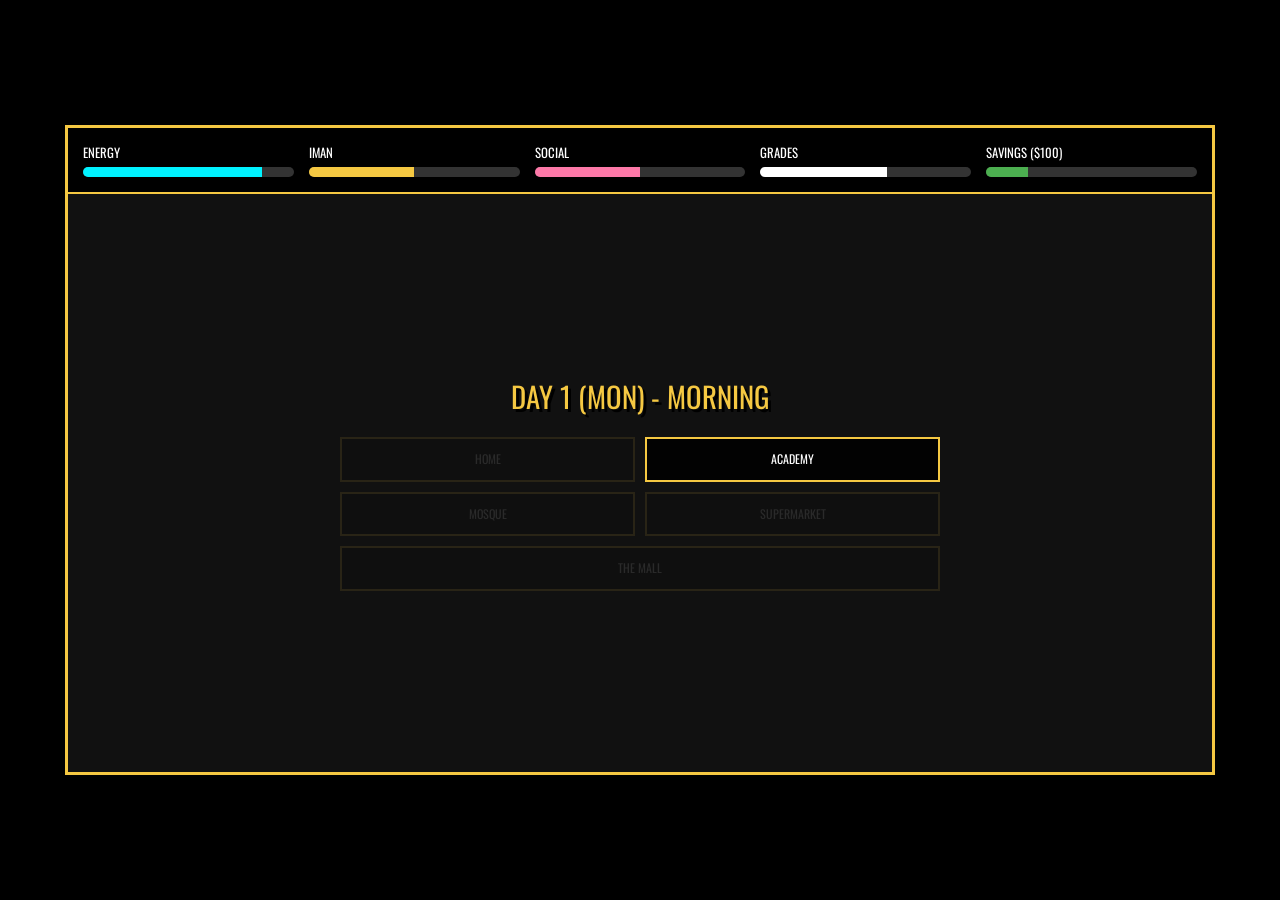
==== commit f5e11e18: "Update title and improve game over messages" ====
--- a/index.html
+++ b/index.html
@@ -3,46 +3,39 @@
 <head>
     <meta charset="UTF-8">
     <meta name="viewport" content="width=device-width, initial-scale=1.0">
-    <title>Ramadan Sarah: Full Experience</title>
+    <title>Ramadan Sarah: Friday Fest</title>
     <style>
         @import url('https://fonts.googleapis.com/css2?family=Oswald:wght@700&family=Poppins:wght@400;600&display=swap');
         :root { --gold: #f5c842; --bolt: #00f2ff; --green: #4caf50; --red: #ff4d4d; --pink: #fd79a8; }
         * { margin:0; padding:0; box-sizing:border-box; }
         body { background: #000; font-family: 'Poppins', sans-serif; height: 100vh; display: flex; align-items: center; justify-content: center; overflow: hidden; }
-        
         #game-container { width: 1150px; height: 650px; background: #111; border: 3px solid var(--gold); position: relative; display: flex; flex-direction: column; }
-        
         #stat-bar { background: #000; display: flex; padding: 15px; border-bottom: 2px solid var(--gold); gap: 15px; }
         .stat-item { flex: 1; font-family: 'Oswald'; font-size: 0.8rem; color: #fff; text-transform: uppercase; }
         .bar-bg { width: 100%; height: 10px; background: #333; margin-top: 5px; border-radius: 5px; overflow: hidden; }
         .bar-fill { height: 100%; transition: 0.5s; width: 0%; }
-
         #view-area { flex-grow: 1; position: relative; display: flex; align-items: center; justify-content: center; overflow: hidden; }
-        #scene-bg { position: absolute; inset: 0; background-size: cover; background-position: center; filter: brightness(0.3); z-index: 1; transition: 1s; }
-        
-        #game-ui { position: relative; z-index: 10; width: 550px; text-align: center; }
-        #status-text { font-family: 'Oswald'; font-size: 1.8rem; color: var(--gold); margin-bottom: 20px; text-shadow: 3px 3px #000; letter-spacing: 1px; }
-
+        #scene-bg { position: absolute; inset: 0; background-size: cover; background-position: center; filter: brightness(0.25); z-index: 1; transition: 1s; }
+        #game-ui { position: relative; z-index: 10; width: 600px; text-align: center; }
+        #status-text { font-family: 'Oswald'; font-size: 1.8rem; color: var(--gold); margin-bottom: 20px; text-shadow: 3px 3px #000; }
         .btn-grid { display: grid; grid-template-columns: 1fr 1fr; gap: 10px; }
-        .game-btn { background: rgba(0,0,0,0.9); color: #fff; border: 2px solid var(--gold); padding: 15px; font-family: 'Oswald'; cursor: pointer; text-transform: uppercase; font-size: 0.9rem; transition: 0.2s; }
-        .game-btn:hover:not(.disabled) { background: var(--gold); color: #000; transform: scale(1.02); }
-        .game-btn.disabled { opacity: 0.1; cursor: not-allowed; pointer-events: none; filter: grayscale(1); }
+        .game-btn { background: rgba(0,0,0,0.9); color: #fff; border: 2px solid var(--gold); padding: 12px; font-family: 'Oswald'; cursor: pointer; text-transform: uppercase; font-size: 0.75rem; transition: 0.2s; line-height: 1.4; }
+        .game-btn:hover:not(.disabled) { background: var(--gold); color: #000; }
+        .game-btn.disabled { opacity: 0.1; cursor: not-allowed; pointer-events: none; }
         .full-btn { grid-column: span 2; }
-        .fav-btn { border-color: var(--bolt); color: var(--bolt); font-weight: bold; box-shadow: 0 0 10px rgba(0, 242, 255, 0.3); }
-
-        #dialogue-box { background: #fff; color: #000; padding: 30px; border: 4px solid var(--gold); border-radius: 2px; display: none; text-align: left; box-shadow: 0 10px 30px rgba(0,0,0,0.5); }
-        #diag-msg { font-weight: 600; font-size: 1.2rem; margin-bottom: 25px; color: #111; line-height: 1.5; }
-
+        .fav-btn { border-color: var(--bolt); color: var(--bolt); }
+        #dialogue-box { background: #fff; color: #000; padding: 30px; border: 4px solid var(--gold); border-radius: 2px; display: none; text-align: left; }
+        #diag-msg { font-weight: 600; font-size: 1.1rem; margin-bottom: 20px; color: #111; line-height: 1.5; }
         #game-over { position: absolute; inset: 0; background: rgba(0,0,0,0.98); z-index: 1000; display: none; flex-direction: column; align-items: center; justify-content: center; text-align: center; }
-        #game-over h1 { font-family: 'Oswald'; font-size: 6rem; color: var(--red); }
+        #game-over h1 { font-family: 'Oswald'; font-size: 5rem; color: var(--red); }
     </style>
 </head>
 <body>
 
 <div id="game-over">
-    <h1 id="death-title">SARAH DIES</h1>
-    <p id="death-msg" style="color: #fff; margin-top: 15px; font-family: 'Oswald'; font-size: 2rem;"></p>
-    <button class="game-btn" style="width: 300px; margin-top: 40px;" onclick="location.reload()">RESTART JOURNEY</button>
+    <h1 id="death-title">GAME OVER</h1>
+    <p id="death-msg" style="color: #fff; margin-top: 15px; font-family: 'Oswald'; font-size: 1.5rem;"></p>
+    <button class="game-btn" style="width: 300px; margin-top: 40px;" onclick="location.reload()">RESTART</button>
 </div>
 
 <div id="game-container">
@@ -89,9 +82,9 @@
 const times = ["MORNING", "AFTERNOON", "EVENING"];
 
 function updateUI() {
-    if (s.e <= 0) { triggerGameOver("SARAH COLLAPSED FROM EXHAUSTION."); return; }
+    if (s.e <= 0) { triggerGameOver("Sarah collapsed from exhaustion. Balance your health!"); return; }
+    if (s.g <= 0) { triggerGameOver("Sarah's grades hit zero. Academy expulsion."); return; }
     s.e = Math.min(100, s.e); s.i = Math.min(100, s.i); s.soc = Math.min(100, s.soc); s.g = Math.min(100, s.g);
-    
     document.getElementById('status-text').innerText = `DAY ${s.day} (${week[s.dIdx]}) - ${times[s.tIdx]}`;
     document.getElementById('e-bar').style.width = s.e + "%";
     document.getElementById('i-bar').style.width = s.i + "%";
@@ -99,7 +92,6 @@
     document.getElementById('g-bar').style.width = s.g + "%";
     document.getElementById('m-bar').style.width = Math.min(100, (s.m / 500) * 100) + "%";
     document.getElementById('m-val').innerText = Math.floor(s.m);
-    
     const isMorning = s.tIdx === 0; const isWeekday = s.dIdx < 5;
     ["HOME", "SCHOOL", "MOSQUE", "MARKET", "MALL"].forEach(l => {
         const b = document.getElementById(`btn-${l}`); b.classList.remove('disabled');
@@ -113,44 +105,39 @@
     document.getElementById('scene-bg').style.backgroundImage = `url('${imgs[loc]}')`;
     const msg = document.getElementById('diag-msg'); const ch = document.getElementById('choices'); ch.innerHTML = "";
 
-    if (s.day === 28 && loc === "HOME" && s.i >= 70) {
-        msg.innerText = "MOM: 'You've been so dedicated this Ramadan, Sarah. Here's a gift for your Eid outfit!' (+$80)";
-        s.m += 80; updateUI(); addChoice("Thank you Mom!", () => next()); return;
-    }
-
     if (loc === "SCHOOL") {
         if (week[s.dIdx] === "FRI" && s.tIdx === 0) {
-            msg.innerText = "FRIDAY TEST DAY. Maya is smirking. 'Let's see who's really the top student.'";
-            addChoice("Ace the Test (+25 Grades, -40 Energy)", () => { s.g += 25; s.e -= 40; next(); });
-            addChoice("Focus Hard (+12 Grades, -20 Energy)", () => { s.g += 12; s.e -= 20; next(); });
+            msg.innerText = "CRITICAL EXAM: Maya finished early. If you don't focus, you lose the scholarship.";
+            addChoice("ACE IT: +30 Grades | -50 Energy | -20 Social", () => { s.g += 30; s.e -= 50; s.soc -= 20; next(); });
+            addChoice("JUST PASS: +10 Grades | -15 Energy", () => { s.g += 10; s.e -= 15; next(); });
         } else {
-            msg.innerText = "Academy Classroom. Professor Ali is lecturing about the scholarship.";
-            addChoice("Intense Study (+10 Grades, -20 Energy)", () => { s.g += 10; s.e -= 20; next(); });
-            addChoice("Network with Friends (+12 Social, -10 Energy)", () => { s.soc += 12; s.e -= 10; next(); });
+            msg.innerText = "Academy Classroom. Professor Ali is watching.";
+            addChoice("FOCUS: +12 Grades | -20 Energy | -10 Social", () => { s.g += 12; s.e -= 20; s.soc -= 10; next(); });
+            addChoice("CHAT: +15 Social | -10 Energy | -12 Grades", () => { s.soc += 15; s.e -= 10; s.g -= 12; next(); });
         }
     } else if (loc === "HOME") {
-        msg.innerText = s.day === 29 ? "Eid is tomorrow! Final preparations." : "Home. A place to recharge.";
-        addChoice("Sleep (+35 Energy)", () => { s.e += 35; next(); });
-        addChoice("Review Notes (+15 Grades, -25 Energy)", () => { s.g += 15; s.e -= 25; next(); });
+        msg.innerText = "Home. Recharge or study?";
+        addChoice("HEAVY NAP: +45 Energy | -15 Grades", () => { s.e += 45; s.g -= 15; next(); });
+        addChoice("REVISION: +18 Grades | -35 Energy", () => { s.g += 18; s.e -= 35; next(); });
     } else if (loc === "MARKET") {
-        msg.innerText = "The Supermarket Shift. Those dollars add up.";
-        addChoice("Double Shift (+$70, -45 Energy)", () => { s.m += 70; s.e -= 45; next(); });
-        addChoice("Standard Shift (+$30, -20 Energy)", () => { s.m += 30; s.e -= 20; next(); });
+        msg.innerText = "Supermarket Shift. Time for money.";
+        addChoice("DOUBLE: +$90 | -55 Energy | -15 Iman | -10 Grades", () => { s.m += 90; s.e -= 55; s.i -= 15; s.g -= 10; next(); });
+        addChoice("LIGHT: +$40 | -25 Energy | -5 Iman", () => { s.m += 40; s.e -= 25; s.i -= 5; next(); });
     } else if (loc === "MALL") {
-        if (week[s.dIdx] === "SAT" && s.tIdx === 2) {
+        if (week[s.dIdx] === "FRI" && s.tIdx === 2) {
             document.getElementById('scene-bg').style.backgroundImage = `url('${imgs.FEST}')`;
-            msg.innerText = "⭐ SUHOORFEST ⭐ The whole school is here! Maya is showing off her high marks.";
-            addChoice("Ignore & Have Fun (+40 Social, -30 Energy, -$30)", () => { if(s.m >= 30){s.m -= 30; s.soc += 40; s.e -= 30; next();} else alert("Not enough cash!"); });
-            addChoice("Keep Studying at Cafe (+20 Grades, -30 Energy)", () => { s.g += 20; s.e -= 30; next(); });
+            msg.innerText = "⭐ SUHOORFEST! Everyone is celebrating post-exams. High cost, high social gain.";
+            addChoice("JOIN DINNER: +60 Social | -$50 | -40 Energy | -20 Grades", () => { if(s.m >= 50){s.m -= 50; s.soc += 60; s.e -= 40; s.g -= 20; next();} else alert("No money!"); });
+            addChoice("LEAVE: +10 Social | -10 Energy", () => { s.soc += 10; s.e -= 10; next(); });
         } else {
-            msg.innerText = "The Mall. You walk past the designer shop...";
-            addChoice("Buy Vitamins (-$30, +40 Energy)", () => { if(s.m >= 30){s.m -= 30; s.e += 40; next();} else alert("Broke!"); });
-            addChoice("Window Shop (+15 Social)", () => { s.soc += 15; next(); });
+            msg.innerText = "The Mall. Temptations everywhere.";
+            addChoice("VITAMINS: +50 Energy | -$40", () => { if(s.m >= 40){s.m -= 40; s.e += 50; next();} else alert("Broke!"); });
+            addChoice("BROWSE: +20 Social | -15 Energy | -10 Grades", () => { s.soc += 20; s.e -= 15; s.g -= 10; next(); });
         }
     } else if (loc === "MOSQUE") {
-        msg.innerText = "Peaceful prayer hall. Spiritual growth.";
-        addChoice("Long Prayer (+30 Iman, -15 Energy)", () => { s.i += 30; s.e -= 15; next(); });
-        addChoice("Iftar Volunteer (+15 Iman, +20 Social, -25 Energy)", () => { s.i += 15; s.soc += 20; s.e -= 25; next(); });
+        msg.innerText = "Mosque. Peace comes at the cost of time.";
+        addChoice("TARAWIH: +40 Iman | -30 Energy | -20 Social | -10 Grades", () => { s.i += 40; s.e -= 30; s.soc -= 20; s.g -= 10; next(); });
+        addChoice("DUA: +10 Iman | -5 Energy", () => { s.i += 10; s.e -= 5; next(); });
     }
 }
 
@@ -164,14 +151,14 @@
     updateUI();
     if (s.tIdx === 1) { 
         document.getElementById('map-ui').style.display = 'none'; document.getElementById('dialogue-box').style.display = 'block';
-        document.getElementById('diag-msg').innerText = "IFTAR: The sun sets. Time to nourish."; const ch = document.getElementById('choices'); ch.innerHTML = "";
-        addChoice("Full Feast (-$25, +60 Energy)", () => { if(s.m >= 25){s.m -= 25; s.e += 60; s.tIdx++; updateUI(); resetMap();} else alert("No money!"); });
-        addChoice("Dates & Water (+20 Energy)", () => { s.e += 20; s.tIdx++; updateUI(); resetMap(); });
+        document.getElementById('diag-msg').innerText = "IFTAR: The fast breaks."; const ch = document.getElementById('choices'); ch.innerHTML = "";
+        addChoice("ORGANIC: +65 Energy | -$30", () => { if(s.m >= 30){s.m -= 30; s.e += 65; s.tIdx++; updateUI(); resetMap();} else alert("No money!"); });
+        addChoice("STREET FOOD: +35 Energy | -$10 | -15 Grades", () => { if(s.m >= 10){s.m -= 10; s.e += 35; s.g -= 15; s.tIdx++; updateUI(); resetMap();} else alert("No money!"); });
     } else if (s.tIdx === 2) { 
         document.getElementById('map-ui').style.display = 'none'; document.getElementById('dialogue-box').style.display = 'block';
-        document.getElementById('diag-msg').innerText = "MIDNIGHT: Suhoor approaches."; const ch = document.getElementById('choices'); ch.innerHTML = "";
-        addChoice("Hearty Suhoor (+45 Energy)", () => { s.e += 45; endDay(); });
-        addChoice("Sleep through it (+15 Energy)", () => { s.e += 15; endDay(); });
+        document.getElementById('diag-msg').innerText = "SUHOOR: Preparing for tomorrow."; const ch = document.getElementById('choices'); ch.innerHTML = "";
+        addChoice("FULL PREP: +55 Energy | -20 Social", () => { s.e += 55; s.soc -= 20; endDay(); });
+        addChoice("SKIP: +15 Energy | -25 Iman", () => { s.e += 15; s.i -= 25; endDay(); });
     } else { s.tIdx++; resetMap(); updateUI(); }
 }
 
@@ -186,23 +173,22 @@
     document.getElementById('map-ui').style.display = 'none'; document.getElementById('dialogue-box').style.display = 'block';
     document.getElementById('scene-bg').style.backgroundImage = `url('${imgs.MALL}')`;
     const msg = document.getElementById('diag-msg'); const ch = document.getElementById('choices'); ch.innerHTML = "";
-    msg.innerText = `EID EVE: You have $${Math.floor(s.m)}. Final choice for the party!`;
-    addChoice("Casual Outfit (-$60)", () => { s.m -= 60; finalReveal(); });
-    addChoice("Elegant Ensemble (-$160, +40 Social)", () => { if(s.m >= 160){s.m -= 160; s.soc += 40; finalReveal();} else alert("Not enough!"); });
-    addChoice("⭐ THE DESIGNER ABAYA ⭐ (-$350, +120 Social)", () => { if(s.m >= 350){s.m -= 350; s.soc += 120; s.designer = true; finalReveal();} else alert("You didn't save enough at the market!"); }, true);
+    msg.innerText = `EID SHOPPING: Total: $${Math.floor(s.m)}.`;
+    addChoice("BASIC: -$50 | +10 Social", () => { s.m -= 50; s.soc += 10; finalReveal(); });
+    addChoice("DESIGNER: -$350 | +150 Social", () => { if(s.m >= 350){s.m -= 350; s.soc += 150; s.designer = true; finalReveal();} else alert("Savings too low!"); }, true);
 }
 
 function finalReveal() {
     const msg = document.getElementById('diag-msg'); const ch = document.getElementById('choices'); ch.innerHTML = "";
     if (s.g >= 85 && s.i >= 80) {
         document.getElementById('scene-bg').style.backgroundImage = `url('${imgs.EID}')`;
-        let txt = "🏆 EID MUBARAK! Professor Ali steps forward: 'The scholarship award for excellence goes to... SARAH!' Maya is speechless. ";
-        if (s.designer) txt += "'And Sarah, that Abaya is truly breathtaking!' the Professor adds.";
-        msg.innerText = txt + " You celebrate with your family and friends. A perfect end.";
-        addChoice("NEW JOURNEY", () => location.reload());
+        let txt = "🏆 EID VICTORY: Professor Ali awards Sarah the scholarship! Maya is stunned. ";
+        if (s.designer) txt += "Your Abaya makes you the most elegant student in the room!";
+        msg.innerText = txt + " Your discipline paid off.";
+        addChoice("PLAY AGAIN", () => location.reload());
     } else {
-        msg.innerText = "EID MUBARAK. The party was fun, but Maya won the scholarship by a few points. Next year, keep those Grades and Iman higher!";
-        addChoice("RETRY RAMADAN", () => location.reload());
+        msg.innerText = "EID: Maya won the scholarship. Your grades or focus were too low. The consequences of your month were clear.";
+        addChoice("RETRY", () => location.reload());
     }
 }
 
@@ -211,3 +197,4 @@
 </script>
 </body>
 </html>
+
